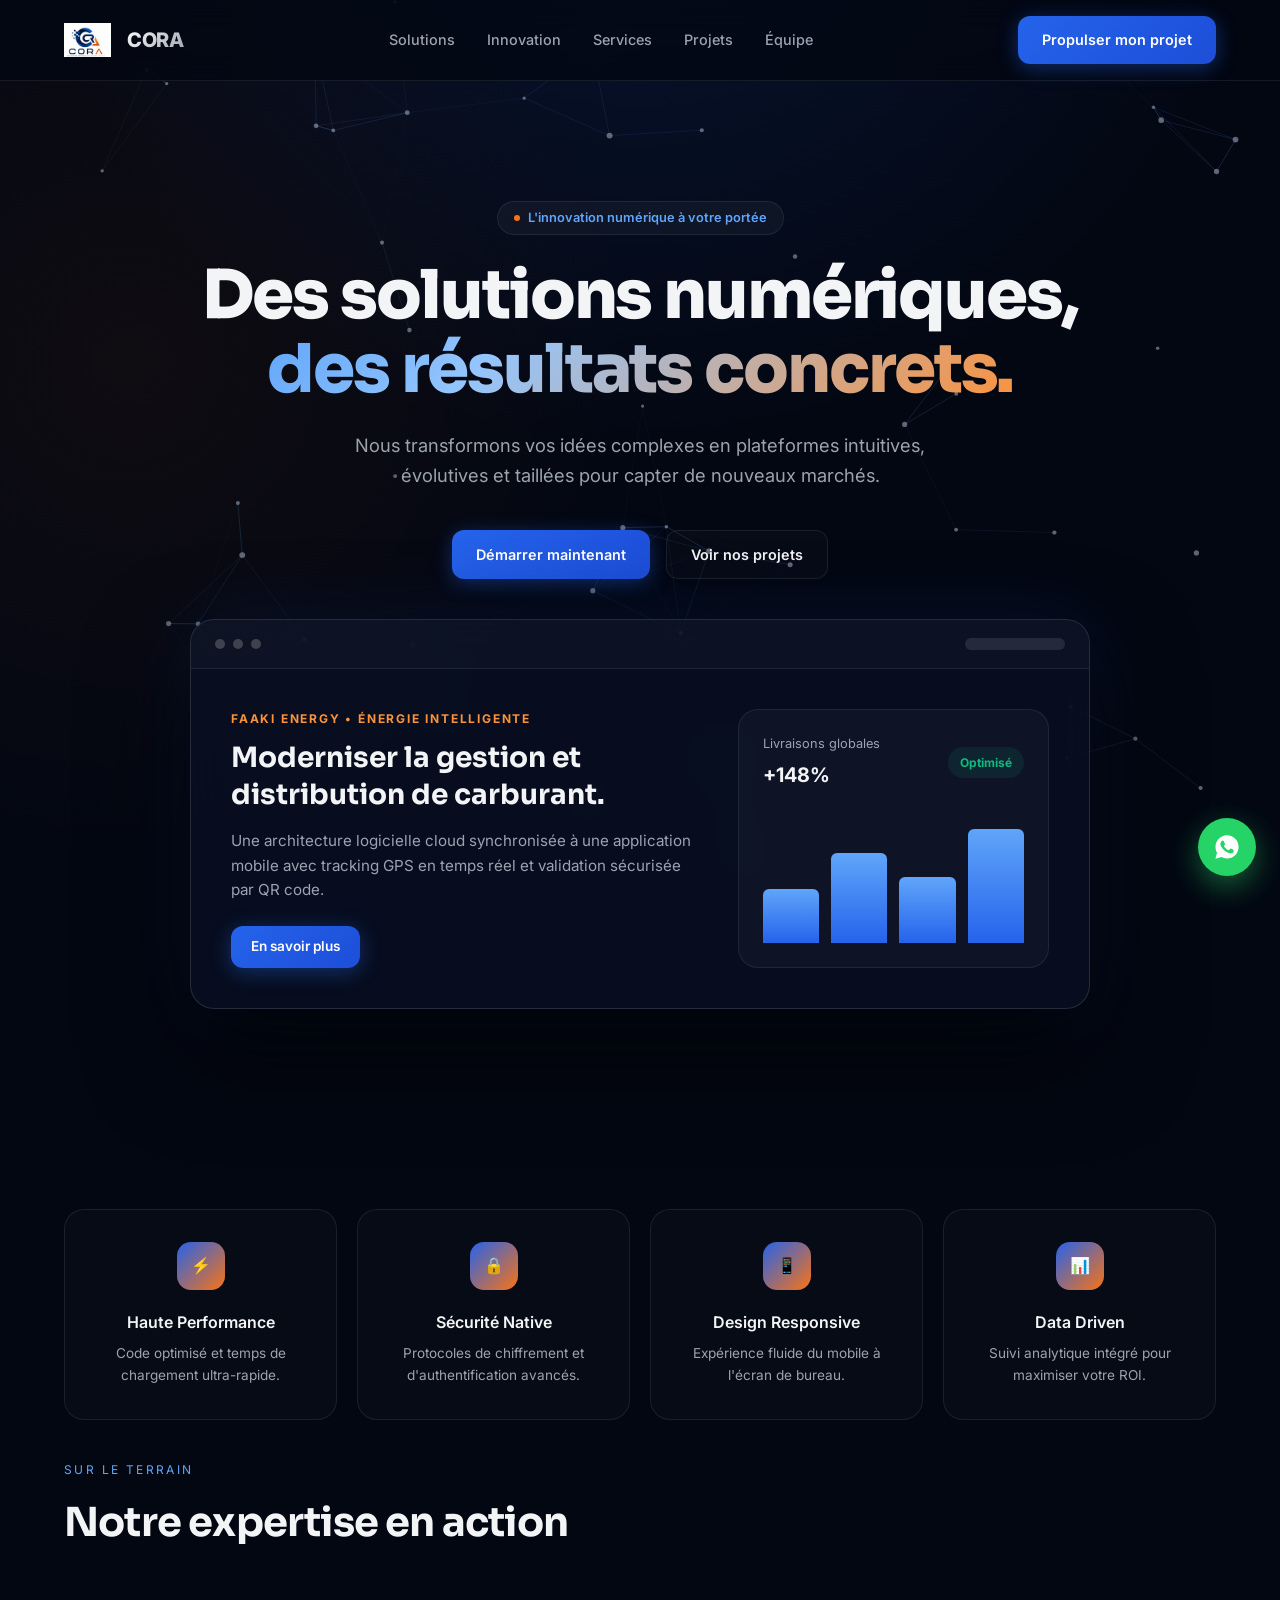
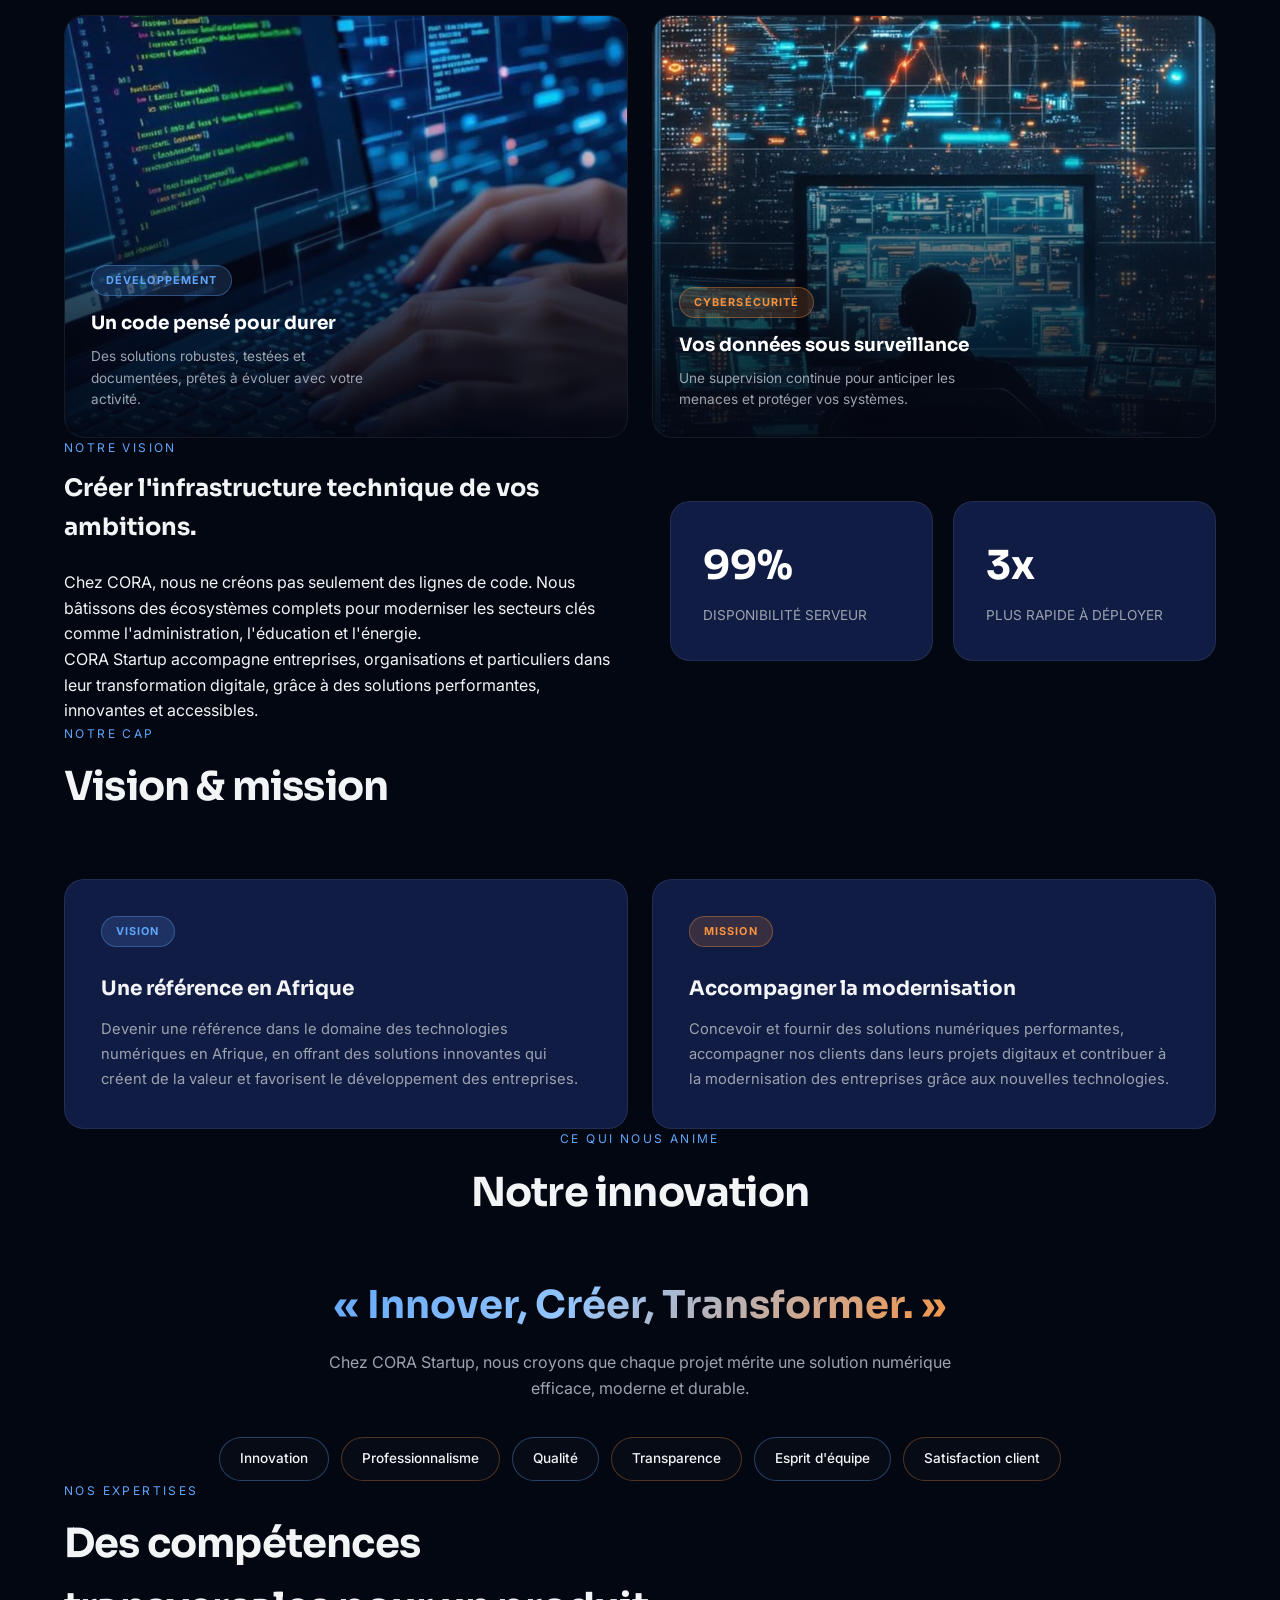
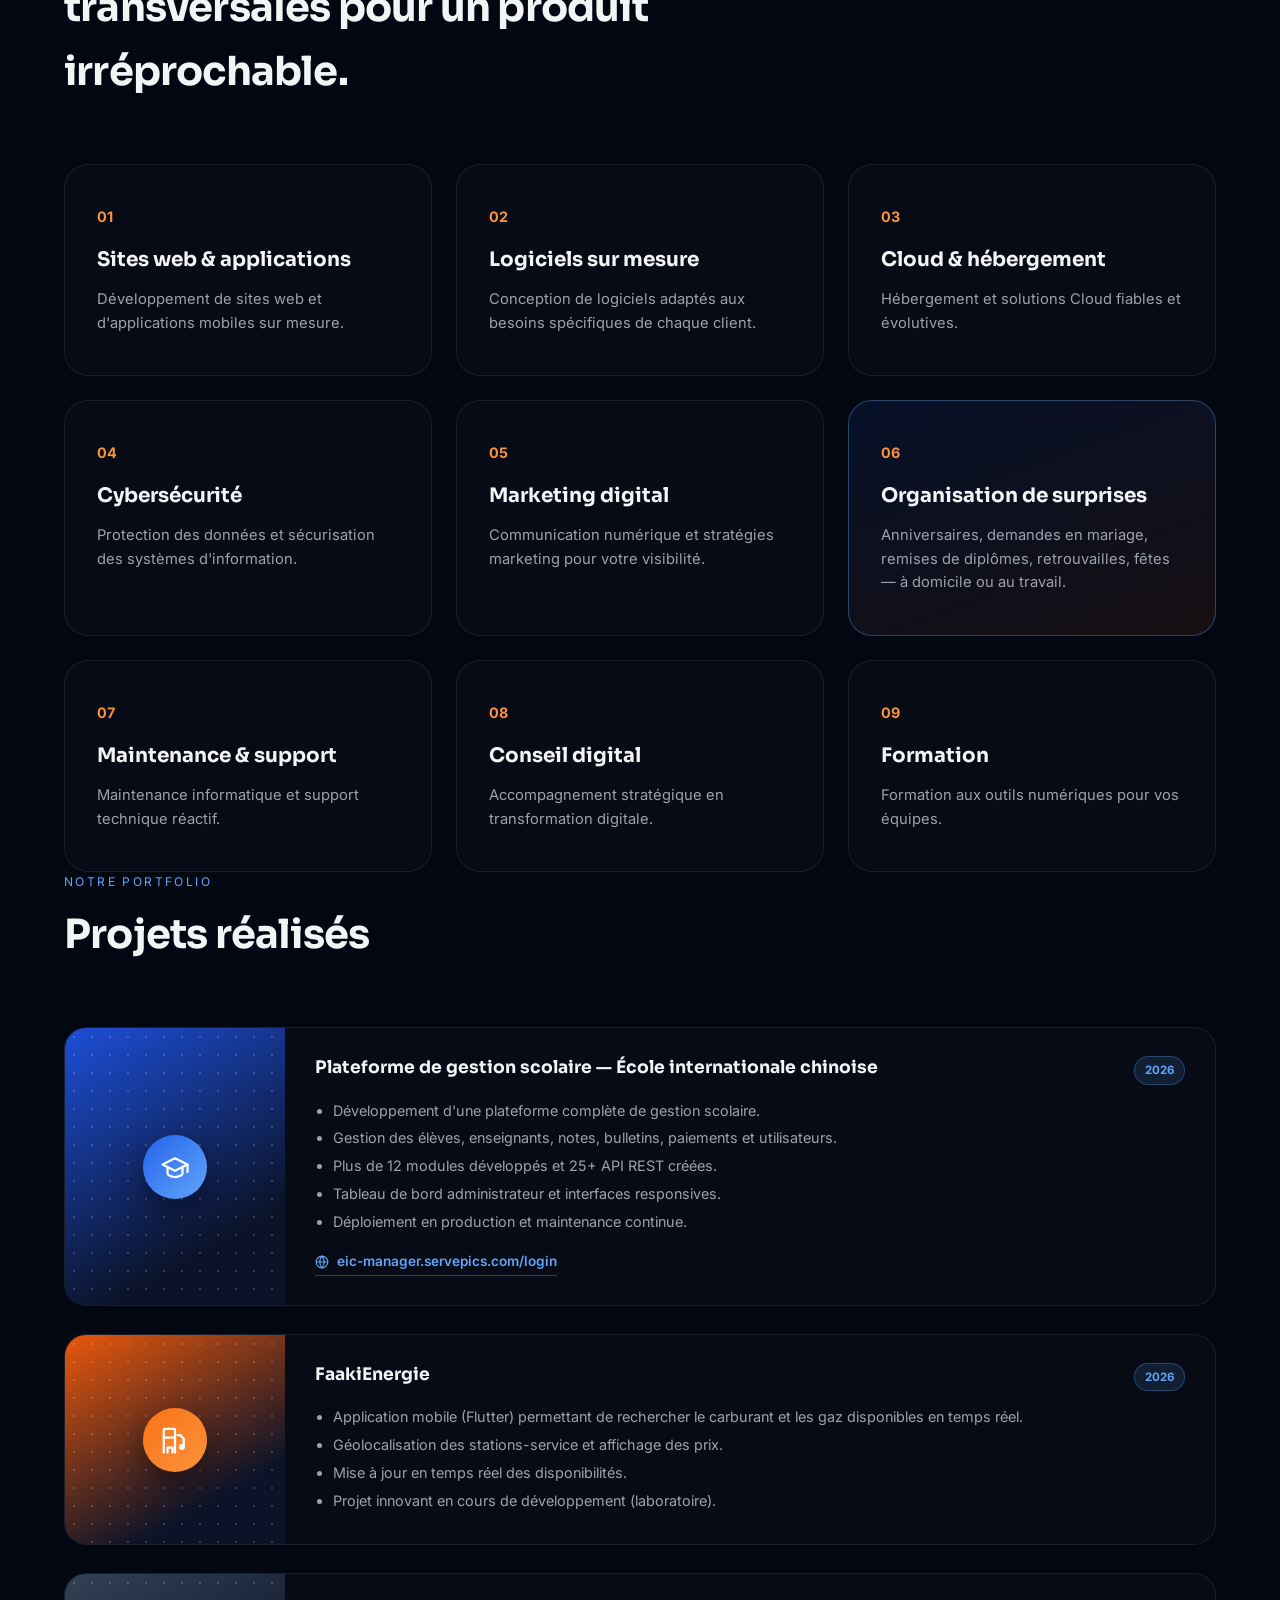
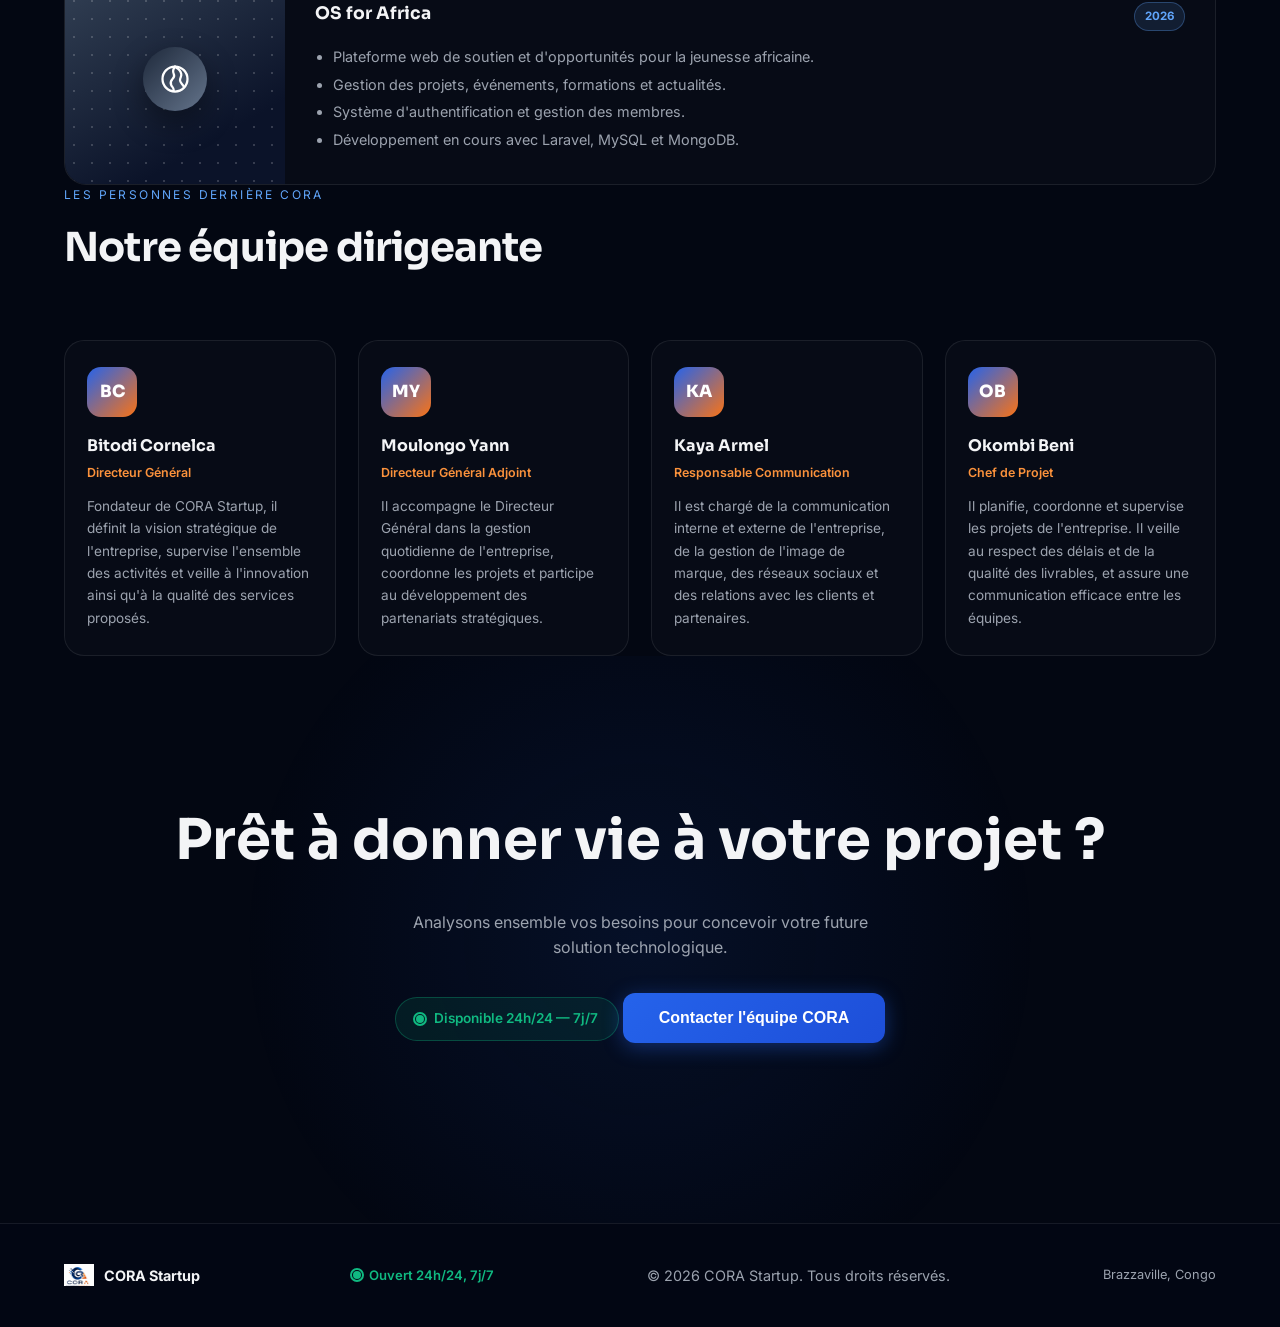
==== index.html @ c0a5af75 "refactor: deplacer fichiers cora-site a la racine du repo" ====
<!DOCTYPE html>
<html lang="fr">
<head>
<meta charset="UTF-8">
<meta name="viewport" content="width=device-width, initial-scale=1.0">
<title>CORA Startup — Des solutions numériques, des résultats concrets</title>
<link rel="preconnect" href="https://fonts.googleapis.com">
<link href="https://fonts.googleapis.com/css2?family=Sora:wght@400;600;700;800&family=Inter:wght@400;500;600&display=swap" rel="stylesheet">
<link rel="stylesheet" href="css/style.css">
</head>
<body>

<div class="sky"></div>
<canvas id="network"></canvas>
<canvas id="bolts"></canvas>
<div class="flash-overlay" id="flash"></div>

<main>
  <!-- Header / Nav -->
  <header>
    <nav class="wrap">
      <div class="brand">
        <img src="images/logo.jpg" alt="CORA Startup" style="height:34px; width:auto; margin-right:4px;">
        <span>CORA</span>
      </div>
      <ul>
        <li><a href="#solutions">Solutions</a></li>
        <li><a href="#innovation">Innovation</a></li>
        <li><a href="#services">Services</a></li>
        <li><a href="#projets">Projets</a></li>
        <li><a href="#equipe">Équipe</a></li>
      </ul>
      <a href="#contact" class="btn btn-primary">Propulser mon projet</a>
    </nav>
  </header>

  <!-- Hero Section -->
  <section class="hero wrap">
    <div class="badge-promo"><span></span>L'innovation numérique à votre portée</div>
    <h1 class="hero-title">Des solutions numériques,<br><span class="gradient-text">des résultats concrets.</span></h1>
    <p class="lead">Nous transformons vos idées complexes en plateformes intuitives, évolutives et taillées pour capter de nouveaux marchés.</p>
    
    <div style="display: flex; gap: 16px; justify-content: center; flex-wrap: wrap;">
      <a href="#contact" class="btn btn-primary">Démarrer maintenant</a>
      <a href="#solutions" class="btn" style="border: 1px solid var(--line); background: rgba(255,255,255,0.02)">Voir nos projets</a>
    </div>

    <!-- Interface Mockup -->
    <div class="mockup-shell" id="solutions">
      <div class="mockup-topbar">
        <span></span><span></span><span></span>
        <div class="dot"></div>
      </div>
      <div class="mockup-body">
        <div class="mockup-copy">
          <div class="m-eyebrow">Faaki Energy • Énergie Intelligente</div>
          <h3>Moderniser la gestion et distribution de carburant.</h3>
          <p>Une architecture logicielle cloud synchronisée à une application mobile avec tracking GPS en temps réel et validation sécurisée par QR code.</p>
          <a href="#contact" class="btn btn-primary" style="padding: 10px 20px; font-size: 0.85rem;">En savoir plus</a>
        </div>
        <div class="mockup-chart">
          <div class="chart-header">
            <div>
              <p style="font-size: 0.8rem; color: var(--ink-dim);">Livraisons globales</p>
              <h4 style="font-size: 1.25rem; margin-top: 4px;">+148%</h4>
            </div>
            <span class="growth">Optimisé</span>
          </div>
          <div class="bars">
            <i></i><i></i><i></i><i></i>
          </div>
        </div>
      </div>
    </div>
  </section>

  <!-- Features Row -->
  <section class="wrap" style="padding: 40px 24px;">
    <div class="feature-row">
      <div class="feature-card">
        <div class="ico">⚡</div>
        <h4>Haute Performance</h4>
        <p>Code optimisé et temps de chargement ultra-rapide.</p>
      </div>
      <div class="feature-card">
        <div class="ico">🔒</div>
        <h4>Sécurité Native</h4>
        <p>Protocoles de chiffrement et d'authentification avancés.</p>
      </div>
      <div class="feature-card">
        <div class="ico">📱</div>
        <h4>Design Responsive</h4>
        <p>Expérience fluide du mobile à l'écran de bureau.</p>
      </div>
      <div class="feature-card">
        <div class="ico">📊</div>
        <h4>Data Driven</h4>
        <p>Suivi analytique intégré pour maximiser votre ROI.</p>
      </div>
    </div>
  </section>

  <!-- Expertise (photos) -->
  <section class="wrap">
    <div class="sec-head">
      <div class="sec-eyebrow">Sur le terrain</div>
      <h2>Notre expertise en action</h2>
    </div>
    <div class="expertise-grid">
      <div class="expertise-card">
        <img src="images/dev-team.jpg" alt="Développement web — code sur écran">
        <div class="expertise-overlay">
          <span class="tag-pill">Développement</span>
          <h3>Un code pensé pour durer</h3>
          <p>Des solutions robustes, testées et documentées, prêtes à évoluer avec votre activité.</p>
        </div>
      </div>
      <div class="expertise-card">
        <img src="images/cyber-security.jpg" alt="Cybersécurité — supervision des systèmes">
        <div class="expertise-overlay">
          <span class="tag-pill orange">Cybersécurité</span>
          <h3>Vos données sous surveillance</h3>
          <p>Une supervision continue pour anticiper les menaces et protéger vos systèmes.</p>
        </div>
      </div>
    </div>
  </section>

  <!-- Section Chiffres / A propos -->
  <section class="wrap" id="about">
    <div class="about-grid">
      <div>
        <div class="sec-eyebrow">Notre Vision</div>
        <h2 style="margin-bottom: 24px;">Créer l'infrastructure technique de vos ambitions.</h2>
        <p class="about-text">Chez CORA, nous ne créons pas seulement des lignes de code. Nous bâtissons des écosystèmes complets pour moderniser les secteurs clés comme l'administration, l'éducation et l'énergie.</p>
        <p class="about-text">CORA Startup accompagne entreprises, organisations et particuliers dans leur transformation digitale, grâce à des solutions performantes, innovantes et accessibles.</p>
      </div>
      <div class="stats-box">
        <div class="stat-card">
          <b>99%</b>
          <span>Disponibilité Serveur</span>
        </div>
        <div class="stat-card">
          <b>3x</b>
          <span>Plus rapide à déployer</span>
        </div>
      </div>
    </div>
  </section>

  <!-- Vision & Mission -->
  <section class="wrap" id="vision">
    <div class="sec-head">
      <div class="sec-eyebrow">Notre cap</div>
      <h2>Vision &amp; mission</h2>
    </div>
    <div class="vm-grid">
      <div class="vm-card">
        <span class="tag-pill">Vision</span>
        <h3>Une référence en Afrique</h3>
        <p>Devenir une référence dans le domaine des technologies numériques en Afrique, en offrant des solutions innovantes qui créent de la valeur et favorisent le développement des entreprises.</p>
      </div>
      <div class="vm-card">
        <span class="tag-pill orange">Mission</span>
        <h3>Accompagner la modernisation</h3>
        <p>Concevoir et fournir des solutions numériques performantes, accompagner nos clients dans leurs projets digitaux et contribuer à la modernisation des entreprises grâce aux nouvelles technologies.</p>
      </div>
    </div>
  </section>

  <!-- Notre Innovation -->
  <section class="wrap" id="innovation">
    <div class="sec-head" style="margin: 0 auto 50px; text-align:center; max-width: 700px;">
      <div class="sec-eyebrow">Ce qui nous anime</div>
      <h2>Notre innovation</h2>
    </div>
    <div class="innovation-quote">
      <h3>« Innover, Créer, Transformer. »</h3>
      <p>Chez CORA Startup, nous croyons que chaque projet mérite une solution numérique efficace, moderne et durable.</p>
    </div>
    <div class="values-row">
      <span class="value-chip">Innovation</span>
      <span class="value-chip">Professionnalisme</span>
      <span class="value-chip">Qualité</span>
      <span class="value-chip">Transparence</span>
      <span class="value-chip">Esprit d'équipe</span>
      <span class="value-chip">Satisfaction client</span>
    </div>
  </section>

  <!-- Services Section -->
  <section class="wrap" id="services">
    <div class="sec-head">
      <div class="sec-eyebrow">Nos expertises</div>
      <h2>Des compétences transversales pour un produit irréprochable.</h2>
    </div>
    <div class="services-grid">
      <div class="service"><div class="num">01</div><h3>Sites web &amp; applications</h3><p>Développement de sites web et d'applications mobiles sur mesure.</p></div>
      <div class="service"><div class="num">02</div><h3>Logiciels sur mesure</h3><p>Conception de logiciels adaptés aux besoins spécifiques de chaque client.</p></div>
      <div class="service"><div class="num">03</div><h3>Cloud &amp; hébergement</h3><p>Hébergement et solutions Cloud fiables et évolutives.</p></div>
      <div class="service"><div class="num">04</div><h3>Cybersécurité</h3><p>Protection des données et sécurisation des systèmes d'information.</p></div>
      <div class="service"><div class="num">05</div><h3>Marketing digital</h3><p>Communication numérique et stratégies marketing pour votre visibilité.</p></div>
      <div class="service" style="border-color: rgba(96,165,250,.35); background: linear-gradient(160deg, rgba(37,99,235,.1), rgba(249,115,22,.08));"><div class="num">06</div><h3>Organisation de surprises</h3><p>Anniversaires, demandes en mariage, remises de diplômes, retrouvailles, fêtes — à domicile ou au travail.</p></div>
      <div class="service"><div class="num">07</div><h3>Maintenance &amp; support</h3><p>Maintenance informatique et support technique réactif.</p></div>
      <div class="service"><div class="num">08</div><h3>Conseil digital</h3><p>Accompagnement stratégique en transformation digitale.</p></div>
      <div class="service"><div class="num">09</div><h3>Formation</h3><p>Formation aux outils numériques pour vos équipes.</p></div>
    </div>
  </section>

  <!-- Projets réalisés -->
  <section class="wrap" id="projets">
    <div class="sec-head">
      <div class="sec-eyebrow">Notre portfolio</div>
      <h2>Projets réalisés</h2>
    </div>
    <div class="projects-list">

      <div class="project-card reveal">
        <div class="project-banner banner-school">
          <div class="banner-pattern"></div>
          <div class="project-ico blue floaty">
            <svg viewBox="0 0 24 24" fill="none" stroke="currentColor" stroke-width="1.8" stroke-linecap="round" stroke-linejoin="round">
              <path d="M22 10L12 5 2 10l10 5 10-5Z"/><path d="M6 12v5c0 1.5 2.7 3 6 3s6-1.5 6-3v-5"/><path d="M22 10v6"/>
            </svg>
          </div>
        </div>
        <div class="project-body">
          <div class="project-top">
            <h3>Plateforme de gestion scolaire — École internationale chinoise</h3>
            <span class="year-tag">2026</span>
          </div>
          <ul>
            <li>Développement d'une plateforme complète de gestion scolaire.</li>
            <li>Gestion des élèves, enseignants, notes, bulletins, paiements et utilisateurs.</li>
            <li>Plus de 12 modules développés et 25+ API REST créées.</li>
            <li>Tableau de bord administrateur et interfaces responsives.</li>
            <li>Déploiement en production et maintenance continue.</li>
          </ul>
          <a href="https://eic-manager.servepics.com/login" target="_blank" rel="noopener" class="project-link">
            <svg viewBox="0 0 24 24" width="14" height="14" fill="none" stroke="currentColor" stroke-width="2"><circle cx="12" cy="12" r="10"/><path d="M2 12h20M12 2a15 15 0 0 1 0 20 15 15 0 0 1 0-20Z"/></svg>
            eic-manager.servepics.com/login
          </a>
        </div>
      </div>

      <div class="project-card reveal">
        <div class="project-banner banner-energy">
          <div class="banner-pattern"></div>
          <div class="project-ico orange floaty">
            <svg viewBox="0 0 24 24" fill="none" stroke="currentColor" stroke-width="1.8" stroke-linecap="round" stroke-linejoin="round">
              <path d="M3 22V4a1 1 0 0 1 1-1h7a1 1 0 0 1 1 1v18"/><path d="M3 10h9"/><path d="M14 8h2l3 3v6a1 1 0 0 1-1 1h-1"/><circle cx="17.5" cy="17.5" r="1.5"/><path d="M6 22v-4h4v4"/>
            </svg>
          </div>
        </div>
        <div class="project-body">
          <div class="project-top">
            <h3>FaakiEnergie</h3>
            <span class="year-tag">2026</span>
          </div>
          <ul>
            <li>Application mobile (Flutter) permettant de rechercher le carburant et les gaz disponibles en temps réel.</li>
            <li>Géolocalisation des stations-service et affichage des prix.</li>
            <li>Mise à jour en temps réel des disponibilités.</li>
            <li>Projet innovant en cours de développement (laboratoire).</li>
          </ul>
        </div>
      </div>

      <div class="project-card reveal">
        <div class="project-banner banner-africa">
          <div class="banner-pattern"></div>
          <div class="project-ico navy floaty">
            <svg viewBox="0 0 24 24" fill="none" stroke="currentColor" stroke-width="1.8" stroke-linecap="round" stroke-linejoin="round">
              <path d="M12 2c-1.5 2-2 4-1 6 .8 1.6 0 3-1 4-1.3 1.4-2 3-1 5 .6 1.2 2 2 2 4"/>
              <path d="M13 3c2 1 3.5 2.5 4 5 .4 2-1 3-1 5 0 2 2 3 3 5"/>
              <circle cx="12" cy="12" r="10"/>
            </svg>
          </div>
        </div>
        <div class="project-body">
          <div class="project-top">
            <h3>OS for Africa</h3>
            <span class="year-tag">2026</span>
          </div>
          <ul>
            <li>Plateforme web de soutien et d'opportunités pour la jeunesse africaine.</li>
            <li>Gestion des projets, événements, formations et actualités.</li>
            <li>Système d'authentification et gestion des membres.</li>
            <li>Développement en cours avec Laravel, MySQL et MongoDB.</li>
          </ul>
        </div>
      </div>

    </div>
  </section>

  <!-- Équipe -->
  <section class="wrap" id="equipe">
    <div class="sec-head">
      <div class="sec-eyebrow">Les personnes derrière CORA</div>
      <h2>Notre équipe dirigeante</h2>
    </div>
    <div class="team-grid">
      <div class="team-card">
        <div class="avatar">BC</div>
        <h3>Bitodi Cornelca</h3>
        <div class="role">Directeur Général</div>
        <p>Fondateur de CORA Startup, il définit la vision stratégique de l'entreprise, supervise l'ensemble des activités et veille à l'innovation ainsi qu'à la qualité des services proposés.</p>
      </div>
      <div class="team-card">
        <div class="avatar">MY</div>
        <h3>Moulongo Yann</h3>
        <div class="role">Directeur Général Adjoint</div>
        <p>Il accompagne le Directeur Général dans la gestion quotidienne de l'entreprise, coordonne les projets et participe au développement des partenariats stratégiques.</p>
      </div>
      <div class="team-card">
        <div class="avatar">KA</div>
        <h3>Kaya Armel</h3>
        <div class="role">Responsable Communication</div>
        <p>Il est chargé de la communication interne et externe de l'entreprise, de la gestion de l'image de marque, des réseaux sociaux et des relations avec les clients et partenaires.</p>
      </div>
      <div class="team-card">
        <div class="avatar">OB</div>
        <h3>Okombi Beni</h3>
        <div class="role">Chef de Projet</div>
        <p>Il planifie, coordonne et supervise les projets de l'entreprise. Il veille au respect des délais et de la qualité des livrables, et assure une communication efficace entre les équipes.</p>
      </div>
    </div>
  </section>

  <!-- Final CTA -->
  <section class="motto wrap" id="contact">
    <h2>Prêt à donner vie à votre projet ?</h2>
    <p style="color: var(--ink-dim); max-width: 500px; margin: 0 auto 32px;">Analysons ensemble vos besoins pour concevoir votre future solution technologique.</p>
    <div class="availability-badge">
      <span class="pulse-dot"></span>
      Disponible 24h/24 — 7j/7
    </div>

    <button type="button" class="btn btn-primary" style="padding: 16px 36px; font-size: 1rem; border:none; cursor:pointer;" onclick="document.getElementById('contact-options').classList.toggle('open')">Contacter l'équipe CORA</button>

    <div id="contact-options" class="contact-options">
      <button type="button" class="contact-option" onclick="openContactModal('whatsapp')">
        <span class="ico-wrap wa">
          <svg width="20" height="20" viewBox="0 0 24 24" fill="currentColor"><path d="M12.04 2C6.58 2 2.13 6.45 2.13 11.91c0 1.75.46 3.45 1.33 4.95L2.05 22l5.25-1.38c1.45.79 3.08 1.21 4.74 1.21h.01c5.46 0 9.91-4.45 9.91-9.91C21.96 6.45 17.5 2 12.04 2zm5.79 14.09c-.24.68-1.4 1.3-1.93 1.34-.5.04-1.02.24-3.44-.72-2.9-1.16-4.77-4.06-4.91-4.25-.14-.19-1.18-1.57-1.18-3 0-1.42.75-2.12 1.01-2.41.27-.29.58-.36.78-.36.19 0 .39 0 .56.01.18.01.42-.07.66.5.24.58.83 1.99.9 2.14.07.14.11.31.02.5-.09.19-.14.31-.28.47-.14.16-.29.36-.42.48-.14.13-.28.28-.12.55.16.27.71 1.17 1.53 1.9 1.05.94 1.94 1.23 2.21 1.37.27.14.43.12.59-.07.16-.19.68-.79.86-1.06.18-.27.36-.22.61-.13.24.09 1.55.73 1.82.86.27.14.44.2.51.31.07.11.07.65-.17 1.34z"/></svg>
        </span>
        <span>
          <b>WhatsApp</b>
          <small>06 46 74 314</small>
        </span>
      </button>
      <button type="button" class="contact-option" onclick="openContactModal('email')">
        <span class="ico-wrap mail">
          <svg width="18" height="18" viewBox="0 0 24 24" fill="none" stroke="currentColor" stroke-width="2"><path d="M4 4h16v16H4z" stroke="none"/><path d="M22 6l-10 7L2 6"/><rect x="2" y="4" width="20" height="16" rx="2"/></svg>
        </span>
        <span>
          <b>Email</b>
          <small>coracornelca@gmail.com</small>
        </span>
      </button>
    </div>
  </section>

  <!-- Footer -->
  <footer>
    <div class="wrap foot-row">
      <div style="display:flex; align-items:center; gap:10px; font-weight:700; color:var(--ink);">
        <img src="images/logo.jpg" alt="CORA" style="height:22px; width:auto;"> CORA Startup
      </div>
      <div class="footer-24h">
        <span class="pulse-dot"></span> Ouvert 24h/24, 7j/7
      </div>
      <p>&copy; 2026 CORA Startup. Tous droits réservés.</p>
      <p style="font-size: 0.8rem;">Brazzaville, Congo</p>
    </div>
  </footer>
</main>

<div class="float-menu">
  <div id="float-options" class="float-options">
    <button type="button" class="float-option wa" aria-label="WhatsApp" onclick="openContactModal('whatsapp')">
      <svg viewBox="0 0 24 24" fill="currentColor"><path d="M12.04 2C6.58 2 2.13 6.45 2.13 11.91c0 1.75.46 3.45 1.33 4.95L2.05 22l5.25-1.38c1.45.79 3.08 1.21 4.74 1.21h.01c5.46 0 9.91-4.45 9.91-9.91C21.96 6.45 17.5 2 12.04 2zm5.79 14.09c-.24.68-1.4 1.3-1.93 1.34-.5.04-1.02.24-3.44-.72-2.9-1.16-4.77-4.06-4.91-4.25-.14-.19-1.18-1.57-1.18-3 0-1.42.75-2.12 1.01-2.41.27-.29.58-.36.78-.36.19 0 .39 0 .56.01.18.01.42-.07.66.5.24.58.83 1.99.9 2.14.07.14.11.31.02.5-.09.19-.14.31-.28.47-.14.16-.29.36-.42.48-.14.13-.28.28-.12.55.16.27.71 1.17 1.53 1.9 1.05.94 1.94 1.23 2.21 1.37.27.14.43.12.59-.07.16-.19.68-.79.86-1.06.18-.27.36-.22.61-.13.24.09 1.55.73 1.82.86.27.14.44.2.51.31.07.11.07.65-.17 1.34z"/></svg>
      <span class="float-label">WhatsApp</span>
    </button>
    <button type="button" class="float-option mail" aria-label="Email" onclick="openContactModal('email')">
      <svg viewBox="0 0 24 24" fill="none" stroke="currentColor" stroke-width="2"><path d="M22 6l-10 7L2 6"/><rect x="2" y="4" width="20" height="16" rx="2"/></svg>
      <span class="float-label">Email</span>
    </button>
  </div>
  <button type="button" class="whatsapp-float" onclick="document.getElementById('float-options').classList.toggle('open'); this.classList.toggle('active')" aria-label="Nous contacter">
    <svg viewBox="0 0 24 24"><path d="M12.04 2C6.58 2 2.13 6.45 2.13 11.91c0 1.75.46 3.45 1.33 4.95L2.05 22l5.25-1.38c1.45.79 3.08 1.21 4.74 1.21h.01c5.46 0 9.91-4.45 9.91-9.91C21.96 6.45 17.5 2 12.04 2zm5.79 14.09c-.24.68-1.4 1.3-1.93 1.34-.5.04-1.02.24-3.44-.72-2.9-1.16-4.77-4.06-4.91-4.25-.14-.19-1.18-1.57-1.18-3 0-1.42.75-2.12 1.01-2.41.27-.29.58-.36.78-.36.19 0 .39 0 .56.01.18.01.42-.07.66.5.24.58.83 1.99.9 2.14.07.14.11.31.02.5-.09.19-.14.31-.28.47-.14.16-.29.36-.42.48-.14.13-.28.28-.12.55.16.27.71 1.17 1.53 1.9 1.05.94 1.94 1.23 2.21 1.37.27.14.43.12.59-.07.16-.19.68-.79.86-1.06.18-.27.36-.22.61-.13.24.09 1.55.73 1.82.86.27.14.44.2.51.31.07.11.07.65-.17 1.34z"/></svg>
  </button>
</div>

<!-- Modal Contact Form -->
<div id="contact-modal" class="modal-overlay">
  <div class="modal-box">
    <button type="button" class="modal-close" onclick="closeContactModal()">&times;</button>
    <div class="modal-header">
      <div id="modal-icon" class="modal-icon wa-icon">
        <svg viewBox="0 0 24 24" fill="currentColor"><path d="M12.04 2C6.58 2 2.13 6.45 2.13 11.91c0 1.75.46 3.45 1.33 4.95L2.05 22l5.25-1.38c1.45.79 3.08 1.21 4.74 1.21h.01c5.46 0 9.91-4.45 9.91-9.91C21.96 6.45 17.5 2 12.04 2zm5.79 14.09c-.24.68-1.4 1.3-1.93 1.34-.5.04-1.02.24-3.44-.72-2.9-1.16-4.77-4.06-4.91-4.25-.14-.19-1.18-1.57-1.18-3 0-1.42.75-2.12 1.01-2.41.27-.29.58-.36.78-.36.19 0 .39 0 .56.01.18.01.42-.07.66.5.24.58.83 1.99.9 2.14.07.14.11.31.02.5-.09.19-.14.31-.28.47-.14.16-.29.36-.42.48-.14.13-.28.28-.12.55.16.27.71 1.17 1.53 1.9 1.05.94 1.94 1.23 2.21 1.37.27.14.43.12.59-.07.16-.19.68-.79.86-1.06.18-.27.36-.22.61-.13.24.09 1.55.73 1.82.86.27.14.44.2.51.31.07.11.07.65-.17 1.34z"/></svg>
      </div>
      <h3 id="modal-title">Envoyer un message</h3>
      <p id="modal-subtitle" class="modal-subtitle">via WhatsApp</p>
    </div>
    <form id="contact-form" class="modal-form" onsubmit="submitContactForm(event)">
      <div class="form-group">
        <label for="cf-name">Votre nom</label>
        <input type="text" id="cf-name" name="name" placeholder="Ex: Jean Dupont" required>
      </div>
      <div class="form-group">
        <label for="cf-phone">Téléphone</label>
        <input type="tel" id="cf-phone" name="phone" placeholder="Ex: 06 46 74 314" required>
      </div>
      <div class="form-group">
        <label for="cf-email">Email (optionnel)</label>
        <input type="email" id="cf-email" name="email" placeholder="Ex: jean@email.com">
      </div>
      <div class="form-group">
        <label for="cf-subject">Sujet</label>
        <input type="text" id="cf-subject" name="subject" placeholder="Ex: Demande de devis" required>
      </div>
      <div class="form-group">
        <label for="cf-message">Message</label>
        <textarea id="cf-message" name="message" rows="4" placeholder="Décrivez votre projet ou votre demande..." required></textarea>
      </div>
      <button type="submit" class="btn btn-primary" style="width:100%; padding:12px; font-size:0.9rem; border:none; cursor:pointer;" id="cf-submit-btn">
        Envoyer via WhatsApp
      </button>
    </form>
    <div id="success-msg" class="success-msg">
      <div class="check">
        <svg viewBox="0 0 24 24" fill="none" stroke-width="2.5" stroke-linecap="round" stroke-linejoin="round"><polyline points="20 6 9 17 4 12"/></svg>
      </div>
      <h3>Envoyé avec succès !</h3>
      <p>Merci, nous vous répondrons très rapidement.</p>
    </div>
  </div>
</div>

<script src="js/script.js"></script>

</body>
</html>
---- css/style.css ----
:root {
    --navy-deep: #030712;
    --navy: #0b1329;
    --navy-soft: #111c44;
    --blue: #2563eb;
    --blue-light: #60a5fa;
    --orange: #f97316;
    --orange-light: #fb923c;
    --ink: #f3f4f6;
    --ink-dim: #9ca3af;
    --line: rgba(255, 255, 255, 0.08);
    --glow-blue: rgba(37, 99, 235, 0.4);
  }

  * { margin: 0; padding: 0; box-sizing: border-box; }
  html { scroll-behavior: smooth; }

  body {
    font-family: 'Inter', sans-serif;
    background: var(--navy-deep);
    color: var(--ink);
    position: relative;
    overflow-x: hidden;
    line-height: 1.6;
  }

  h1, h2, h3, .display { font-family: 'Sora', sans-serif; font-weight: 700; }
  a { text-decoration: none; color: inherit; transition: all 0.3s ease; }

  /* ---------- Fond immersif ---------- */
  .sky {
    position: fixed; inset: 0;
    background: 
      radial-gradient(circle at 50% -20%, rgba(37, 99, 235, 0.15) 0%, transparent 50%),
      radial-gradient(circle at 10% 40%, rgba(249, 115, 22, 0.05) 0%, transparent 40%),
      var(--navy-deep);
    z-index: 0;
  }
  canvas#bolts {
    position: fixed; inset: 0; z-index: 1;
    width: 100%; height: 100%; pointer-events: none;
  }
  canvas#network {
    position: fixed; inset: 0; z-index: 1;
    width: 100%; height: 100%; pointer-events: none;
    opacity: .75;
  }
  .flash-overlay {
    position: fixed; inset: 0; background: #bcd4ff;
    opacity: 0; z-index: 2; pointer-events: none;
  }
  
  main { position: relative; z-index: 4; }
  .wrap { max-width: 1200px; margin: 0 auto; padding: 0 24px; }

  /* ---------- Navigation Premium ---------- */
  header {
    position: sticky; top: 0; z-index: 100;
    backdrop-filter: blur(16px);
    -webkit-backdrop-filter: blur(16px);
    background: rgba(3, 7, 18, 0.75);
    border-bottom: 1px solid var(--line);
  }
  nav.wrap { display: flex; align-items: center; justify-content: space-between; height: 80px; }
  .brand { display: flex; align-items: center; gap: 12px; font-size: 1.25rem; font-weight: 800; letter-spacing: -0.02em; }
  .brand span { background: linear-gradient(135deg, #fff, var(--ink-dim)); -webkit-background-clip: text; -webkit-text-fill-color: transparent; }
  
  nav ul { display: flex; gap: 32px; list-style: none; font-size: 0.9rem; font-weight: 500; }
  nav ul a { color: var(--ink-dim); }
  nav ul a:hover { color: #fff; }

  .btn {
    display: inline-flex; align-items: center; justify-content: center;
    padding: 12px 24px; border-radius: 12px; font-size: 0.9rem; font-weight: 600;
    transition: all 0.25s cubic-bezier(0.4, 0, 0.2, 1); cursor: pointer;
  }
  .btn-primary {
    background: linear-gradient(135deg, var(--blue), #1d4ed8);
    color: #fff; box-shadow: 0 4px 20px var(--glow-blue);
  }
  .btn-primary:hover {
    transform: translateY(-2px);
    box-shadow: 0 8px 28px rgba(37, 99, 235, 0.6);
  }

  /* ---------- Section Hero Publicitaire ---------- */
  .hero { padding: 120px 0 80px; text-align: center; }
  
  .badge-promo {
    display: inline-flex; align-items: center; gap: 8px;
    padding: 6px 16px; border-radius: 99px;
    background: rgba(255, 255, 255, 0.04); border: 1px solid var(--line);
    font-size: 0.8rem; font-weight: 600; color: var(--blue-light); margin-bottom: 24px;
  }
  .badge-promo span { width: 6px; height: 6px; background: var(--orange); border-radius: 50%; display: inline-block; }

  h1.hero-title {
    font-size: clamp(2.5rem, 6vw, 4.2rem);
    font-weight: 800; line-height: 1.1; letter-spacing: -0.03em;
    margin-bottom: 24px;
  }
  h1.hero-title .gradient-text {
    background: linear-gradient(135deg, var(--blue-light), #93c5fd 30%, var(--orange-light));
    -webkit-background-clip: text; -webkit-text-fill-color: transparent;
  }
  
  .hero p.lead {
    max-width: 600px; margin: 0 auto 40px; color: var(--ink-dim);
    font-size: 1.15rem; line-height: 1.6;
  }

  /* ---------- Dashboard Mockup Product ---------- */
  .mockup-shell {
    margin: 40px auto 0; max-width: 900px;
    border-radius: 24px; border: 1px solid rgba(255,255,255,0.12);
    background: rgba(11, 19, 41, 0.6);
    backdrop-filter: blur(20px);
    box-shadow: 0 40px 100px rgba(0,0,0,0.8), 0 0 80px rgba(37, 99, 235, 0.15);
    overflow: hidden;
  }
  .mockup-topbar {
    display: flex; align-items: center; gap: 8px;
    padding: 18px 24px; border-bottom: 1px solid var(--line);
    background: rgba(255,255,255,0.02);
  }
  .mockup-topbar .dot { width: 100px; height: 12px; background: rgba(255,255,255,0.1); border-radius: 6px; margin-left: auto;}
  .mockup-topbar span { width: 10px; height: 10px; border-radius: 50%; background: rgba(255,255,255,0.2); }
  
  .mockup-body {
    padding: 40px; display: grid; grid-template-columns: 1.2fr 0.8fr; gap: 40px; text-align: left;
  }
  .mockup-copy .m-eyebrow { font-size: 0.75rem; letter-spacing: 0.15em; text-transform: uppercase; color: var(--orange-light); font-weight: 700; }
  .mockup-copy h3 { font-size: 1.75rem; margin-top: 12px; margin-bottom: 16px; line-height: 1.3; }
  .mockup-copy p { color: var(--ink-dim); font-size: 0.95rem; margin-bottom: 24px; }
  
  /* Graphique Data */
  .mockup-chart {
    background: rgba(255,255,255,0.03); border: 1px solid var(--line); border-radius: 20px;
    padding: 24px; display: flex; flex-direction: column; justify-content: space-between;
  }
  .chart-header { display: flex; justify-content: space-between; align-items: center; }
  .chart-header .growth {
    font-size: 0.75rem; font-weight: 700; color: #10b981;
    background: rgba(16, 185, 129, 0.1); padding: 6px 12px; border-radius: 99px;
  }
  .bars { display: flex; align-items: flex-end; gap: 12px; height: 120px; margin-top: 24px; }
  .bars i {
    flex: 1; height: 30%; border-radius: 6px 6px 0 0;
    background: linear-gradient(180deg, var(--blue-light), var(--blue));
    transition: height 1s ease;
  }
  /* Animation des barres de stats au chargement */
  .bars i:nth-child(1) { height: 45%; }
  .bars i:nth-child(2) { height: 75%; }
  .bars i:nth-child(3) { height: 55%; }
  .bars i:nth-child(4) { height: 95%; }

  /* ---------- Cartes de Caractéristiques ---------- */
  .feature-row {
    display: grid; grid-template-columns: repeat(4, 1fr); gap: 20px;
    margin: 80px auto 0;
  }
  .feature-card {
    background: rgba(255,255,255,0.02); border: 1px solid var(--line); border-radius: 20px;
    padding: 32px 24px; text-align: center; transition: all 0.3s ease;
  }
  .feature-card:hover {
    background: rgba(255,255,255,0.05); transform: translateY(-4px); border-color: rgba(96, 165, 250, 0.3);
  }
  .feature-card .ico {
    width: 48px; height: 48px; margin: 0 auto 20px; border-radius: 14px;
    background: linear-gradient(135deg, var(--blue), var(--orange));
    display: flex; align-items: center; justify-content: center; color: #fff; font-weight: bold;
  }
  .feature-card h4 { font-size: 1rem; font-weight: 600; margin-bottom: 8px; }
  .feature-card p { font-size: 0.85rem; color: var(--ink-dim); }

  /* ---------- Section à Propos / Chiffres ---------- */
  section { padding: 100px 0; position: relative; }
  .sec-head { max-width: 600px; margin-bottom: 60px; }
  .sec-eyebrow { font-size: 0.75rem; letter-spacing: 0.2em; text-transform: uppercase; color: var(--blue-light); margin-bottom: 12px; }
  .sec-head h2 { font-size: 2.5rem; letter-spacing: -0.02em; }
  
  .about-grid { display: grid; grid-template-columns: 1fr 1fr; gap: 60px; align-items: center; }
  .about-text p { color: var(--ink-dim); font-size: 1.05rem; margin-bottom: 24px; }
  
  .stats-box {
    display: grid; grid-template-columns: 1fr 1fr; gap: 20px;
  }
  .stat-card {
    background: var(--navy-soft); border: 1px solid var(--line); padding: 32px; border-radius: 20px;
  }
  .stat-card b { display: block; font-size: 2.5rem; color: #fff; font-family: 'Sora', sans-serif; margin-bottom: 4px; }
  .stat-card span { font-size: 0.85rem; color: var(--ink-dim); text-transform: uppercase; }

  /* ---------- Services (Grille moderne) ---------- */
  .services-grid { display: grid; grid-template-columns: repeat(3, 1fr); gap: 24px; }
  .service {
    background: rgba(255,255,255,0.02); border: 1px solid var(--line); padding: 40px 32px; 
    border-radius: 24px; transition: all 0.3s ease;
  }
  .service:hover { border-color: var(--blue); background: rgba(37, 99, 235, 0.05); }
  .service .num { color: var(--orange-light); font-weight: 700; font-size: 0.9rem; }
  .service h3 { margin: 16px 0 12px; font-size: 1.25rem; }
  .service p { color: var(--ink-dim); font-size: 0.92rem; }

  /* ---------- Expertise (photos) ---------- */
  .expertise-grid { display: grid; grid-template-columns: 1fr 1fr; gap: 24px; }
  .expertise-card { position: relative; border-radius: 20px; overflow: hidden; border: 1px solid var(--line); aspect-ratio: 4/3; }
  .expertise-card img { width: 100%; height: 100%; object-fit: cover; display: block; transition: transform .6s ease; }
  .expertise-card:hover img { transform: scale(1.05); }
  .expertise-overlay {
    position: absolute; inset: 0; display: flex; flex-direction: column; justify-content: flex-end; padding: 26px;
    background: linear-gradient(0deg, rgba(3,7,18,.92) 0%, rgba(3,7,18,.55) 45%, rgba(3,7,18,0) 75%);
  }
  .tag-pill {
    display: inline-flex; align-self: flex-start; font-size: .68rem; font-weight: 700; letter-spacing: .1em; text-transform: uppercase;
    padding: 6px 14px; border-radius: 999px; background: rgba(96,165,250,.16); color: var(--blue-light);
    border: 1px solid rgba(96,165,250,.35); margin-bottom: 12px;
  }
  .tag-pill.orange { background: rgba(251,146,60,.16); color: var(--orange-light); border-color: rgba(251,146,60,.35); }
  .expertise-overlay h3 { color: #fff; font-size: 1.15rem; }
  .expertise-overlay p { color: var(--ink-dim); font-size: .85rem; margin-top: 8px; max-width: 34ch; }

  /* ---------- Vision / Mission ---------- */
  .vm-grid { display: grid; grid-template-columns: 1fr 1fr; gap: 24px; }
  .vm-card { background: var(--navy-soft); border: 1px solid var(--line); border-radius: 20px; padding: 36px; }
  .vm-card h3 { margin-top: 14px; font-size: 1.25rem; }
  .vm-card p { margin-top: 12px; color: var(--ink-dim); font-size: .92rem; line-height: 1.7; }

  /* ---------- Notre Innovation ---------- */
  .innovation-quote { text-align: center; max-width: 640px; margin: 0 auto 36px; }
  .innovation-quote h3 {
    font-size: clamp(1.6rem, 4vw, 2.4rem);
    background: linear-gradient(135deg, var(--blue-light), #93c5fd 40%, var(--orange-light));
    -webkit-background-clip: text; -webkit-text-fill-color: transparent;
  }
  .innovation-quote p { margin-top: 14px; color: var(--ink-dim); font-size: 1rem; }
  .values-row { display: flex; flex-wrap: wrap; gap: 12px; justify-content: center; }
  .value-chip {
    padding: 10px 20px; border-radius: 999px; border: 1px solid var(--line);
    font-size: .85rem; font-weight: 500; background: rgba(255,255,255,0.02);
  }
  .value-chip:nth-child(odd) { border-color: rgba(96,165,250,.35); }
  .value-chip:nth-child(even) { border-color: rgba(251,146,60,.3); }

  /* ---------- Projets réalisés ---------- */
  .projects-list { display: flex; flex-direction: column; gap: 28px; }
  .project-card {
    display: flex; gap: 0; align-items: stretch;
    background: rgba(255,255,255,0.02); border: 1px solid var(--line);
    border-radius: 22px; overflow: hidden;
    transition: transform .35s ease, border-color .35s ease, box-shadow .35s ease;
  }
  .project-card:hover {
    transform: translateY(-6px);
    border-color: rgba(96,165,250,.35);
    box-shadow: 0 24px 50px rgba(0,0,0,.35);
  }

  /* Bannière visuelle thématique */
  .project-banner {
    position: relative; width: 220px; flex-shrink: 0;
    display: flex; align-items: center; justify-content: center;
    overflow: hidden;
  }
  .banner-school { background: linear-gradient(150deg, #1d4ed8 0%, #0b1329 75%); }
  .banner-energy { background: linear-gradient(150deg, #ea580c 0%, #0b1329 75%); }
  .banner-africa { background: linear-gradient(150deg, #334155 0%, #0b1329 75%); }

  .banner-pattern {
    position: absolute; inset: 0; opacity: .35;
    background-image: radial-gradient(circle, rgba(255,255,255,.5) 1.5px, transparent 1.5px);
    background-size: 18px 18px;
    animation: patternDrift 14s linear infinite;
  }
  @keyframes patternDrift {
    from { background-position: 0 0; }
    to { background-position: 90px 90px; }
  }

  .project-ico {
    position: relative; z-index: 2;
    width: 64px; height: 64px; border-radius: 50%;
    display: flex; align-items: center; justify-content: center;
    color: #fff; box-shadow: 0 12px 30px rgba(0,0,0,.4);
  }
  .project-ico svg { width: 30px; height: 30px; }
  .project-ico.blue { background: linear-gradient(135deg, var(--blue), var(--blue-light)); }
  .project-ico.orange { background: linear-gradient(135deg, var(--orange), var(--orange-light)); }
  .project-ico.navy { background: linear-gradient(135deg, #1e293b, #64748b); }
  .project-ico.floaty { animation: iconFloat 3.2s ease-in-out infinite; }
  @keyframes iconFloat {
    0%, 100% { transform: translateY(0); }
    50% { transform: translateY(-8px); }
  }

  .project-body { flex: 1; padding: 28px 30px; }
  .project-top { display: flex; align-items: flex-start; justify-content: space-between; gap: 14px; }
  .project-top h3 { font-size: 1.08rem; line-height: 1.35; }
  .year-tag {
    flex-shrink: 0; font-size: .72rem; font-weight: 700; color: var(--blue-light);
    background: rgba(96,165,250,.12); border: 1px solid rgba(96,165,250,.3);
    padding: 4px 10px; border-radius: 999px;
  }
  .project-body ul { margin: 14px 0 0; padding-left: 18px; }
  .project-body li { color: var(--ink-dim); font-size: .9rem; line-height: 1.65; margin-bottom: 4px; }
  .project-link {
    display: inline-flex; align-items: center; gap: 8px; margin-top: 14px;
    font-size: .85rem; font-weight: 600; color: var(--blue-light);
    border-bottom: 1px solid rgba(96,165,250,.35); padding-bottom: 2px;
  }
  .project-link:hover { color: #fff; }

  /* Apparition au défilement */
  .reveal { opacity: 0; transform: translateY(28px); transition: opacity .7s ease, transform .7s ease; }
  .reveal.in-view { opacity: 1; transform: translateY(0); }

  @media (max-width: 640px) {
    .project-card { flex-direction: column; }
    .project-banner { width: 100%; height: 120px; }
    .project-top { flex-direction: column; gap: 8px; }
  }

  /* ---------- Équipe ---------- */
  .team-grid { display: grid; grid-template-columns: repeat(4, 1fr); gap: 22px; }
  .team-card { background: rgba(255,255,255,0.02); border: 1px solid var(--line); border-radius: 20px; padding: 26px 22px; }
  .avatar {
    width: 50px; height: 50px; border-radius: 14px; display: flex; align-items: center; justify-content: center;
    font-family: 'Sora', sans-serif; font-weight: 800; font-size: 1.05rem; color: #fff;
    background: linear-gradient(135deg, var(--blue), var(--orange)); margin-bottom: 16px;
  }
  .team-card h3 { font-size: 1rem; }
  .team-card .role { margin-top: 4px; font-size: .78rem; color: var(--orange-light); font-weight: 600; }
  .team-card p { margin-top: 12px; font-size: .85rem; line-height: 1.65; color: var(--ink-dim); }

  @media (max-width: 880px) {
    .expertise-grid, .vm-grid { grid-template-columns: 1fr; }
    .team-grid { grid-template-columns: 1fr 1fr; }
  }
  @media (max-width: 560px) {
    .team-grid { grid-template-columns: 1fr; }
  }

  /* ---------- CTA de Fin d'Impact ---------- */
  .motto { text-align: center; padding: 140px 0; background: radial-gradient(circle at 50% 50%, rgba(37,99,235,0.1), transparent 60%); }
  .motto h2 { font-size: clamp(2rem, 5vw, 3.5rem); margin-bottom: 24px; }
  
  /* ---------- Options de contact ---------- */
  .contact-options {
    max-width: 380px; margin: 22px auto 0;
    display: flex; flex-direction: column; gap: 10px;
    max-height: 0; opacity: 0; overflow: hidden;
    transition: max-height .35s ease, opacity .3s ease, margin .35s ease;
  }
  .contact-options.open { max-height: 200px; opacity: 1; }
  .contact-option {
    display: flex; align-items: center; gap: 14px; text-align: left;
    padding: 14px 18px; border-radius: 14px;
    background: rgba(255,255,255,0.03); border: 1px solid var(--line);
  }
  .contact-option:hover { background: rgba(255,255,255,0.06); border-color: rgba(96,165,250,.4); }
  .contact-option b { display: block; font-size: .92rem; }
  .contact-option small { color: var(--ink-dim); font-size: .78rem; }
  .ico-wrap {
    width: 38px; height: 38px; border-radius: 10px; flex-shrink: 0;
    display: flex; align-items: center; justify-content: center; color: #fff;
  }
  .ico-wrap.wa { background: #25D366; }
  .ico-wrap.mail { background: linear-gradient(135deg, var(--blue), var(--orange)); }

  /* ---------- Menu flottant (WhatsApp + Email) ---------- */
  .float-menu { position: fixed; right: 24px; bottom: 24px; z-index: 50; display: flex; flex-direction: column; align-items: flex-end; gap: 12px; }
  .float-options {
    display: flex; flex-direction: column; gap: 10px;
    max-height: 0; opacity: 0; overflow: hidden; align-items: flex-end;
    transition: max-height .3s ease, opacity .25s ease;
  }
  .float-options.open { max-height: 200px; opacity: 1; }
  .float-option {
    display: flex; align-items: center; gap: 10px;
    padding: 10px 16px 10px 12px; border-radius: 999px;
    background: rgba(11,19,41,.92); border: 1px solid var(--line);
    color: #fff; font-size: .85rem; font-weight: 600;
    box-shadow: 0 10px 24px rgba(0,0,0,.35);
    backdrop-filter: blur(10px);
  }
  .float-option svg { width: 20px; height: 20px; flex-shrink: 0; }
  .float-option.wa svg { fill: #25D366; }
  .float-option.mail svg { stroke: var(--blue-light); }
  .float-option:hover { border-color: rgba(96,165,250,.4); }

  .whatsapp-float {
    width: 58px; height: 58px; border-radius: 50%; border: none; cursor: pointer;
    background: #25D366; display: flex; align-items: center; justify-content: center;
    box-shadow: 0 10px 30px rgba(37, 211, 102, .45);
    transition: transform .2s ease;
  }
  .whatsapp-float:hover { transform: scale(1.08); }
  .whatsapp-float.active { transform: rotate(45deg); }
  .whatsapp-float svg { width: 28px; height: 28px; fill: #fff; }

  /* ---------- Footer ---------- */
  footer { border-top: 1px solid var(--line); padding: 40px 0; background: #020613; }
  .foot-row { display: flex; justify-content: space-between; align-items: center; color: var(--ink-dim); font-size: 0.9rem; }

  /* ---------- Badge Disponibilité 24/24 ---------- */
  .availability-badge {
    display: inline-flex; align-items: center; gap: 10px;
    padding: 10px 20px; border-radius: 999px;
    background: rgba(16, 185, 129, 0.1); border: 1px solid rgba(16, 185, 129, 0.3);
    color: #10b981; font-size: 0.85rem; font-weight: 600;
    margin-bottom: 20px;
  }
  .footer-24h {
    display: inline-flex; align-items: center; gap: 8px;
    font-size: 0.82rem; font-weight: 600; color: #10b981;
  }
  .pulse-dot {
    width: 8px; height: 8px; background: #10b981; border-radius: 50%;
    display: inline-block; position: relative;
  }
  .pulse-dot::after {
    content: ''; position: absolute; inset: -3px;
    border: 2px solid #10b981; border-radius: 50%;
    animation: pulse 1.8s ease-out infinite;
  }
  @keyframes pulse {
    0% { transform: scale(1); opacity: 0.8; }
    100% { transform: scale(2.2); opacity: 0; }
  }

  /* ---------- Modal Contact ---------- */
  .modal-overlay {
    position: fixed; inset: 0; z-index: 200;
    background: rgba(3, 7, 18, 0.85);
    backdrop-filter: blur(8px);
    display: flex; align-items: center; justify-content: center;
    opacity: 0; visibility: hidden;
    transition: opacity .3s ease, visibility .3s ease;
    padding: 24px;
  }
  .modal-overlay.open { opacity: 1; visibility: visible; }
  .modal-box {
    width: 100%; max-width: 360px;
    background: var(--navy); border: 1px solid rgba(255,255,255,0.12);
    border-radius: 18px; padding: 24px 22px;
    box-shadow: 0 40px 80px rgba(0,0,0,0.6);
    position: relative;
    transform: translateY(20px) scale(0.97);
    transition: transform .35s cubic-bezier(0.4, 0, 0.2, 1);
  }
  .modal-overlay.open .modal-box { transform: translateY(0) scale(1); }
  .modal-close {
    position: absolute; top: 12px; right: 14px;
    background: none; border: none; color: var(--ink-dim);
    font-size: 1.5rem; cursor: pointer; line-height: 1;
    transition: color .2s;
  }
  .modal-close:hover { color: #fff; }
  .modal-header { text-align: center; margin-bottom: 20px; }
  .modal-icon {
    width: 44px; height: 44px; border-radius: 12px; margin: 0 auto 10px;
    display: flex; align-items: center; justify-content: center; color: #fff;
  }
  .modal-icon.wa-icon { background: #25D366; }
  .modal-icon.mail-icon { background: linear-gradient(135deg, var(--blue), var(--orange)); }
  .modal-icon svg { width: 22px; height: 22px; }
  .modal-header h3 { font-size: 1.15rem; margin-bottom: 2px; }
  .modal-subtitle { color: var(--ink-dim); font-size: 0.8rem; }

  .modal-form { display: flex; flex-direction: column; gap: 10px; }
  .form-group { display: flex; flex-direction: column; gap: 4px; }
  .form-group label {
    font-size: 0.7rem; font-weight: 600; color: var(--ink-dim);
    text-transform: uppercase; letter-spacing: 0.05em;
  }
  .form-group input, .form-group textarea {
    background: rgba(255,255,255,0.04); border: 1px solid var(--line);
    border-radius: 10px; padding: 9px 12px; color: #fff;
    font-family: 'Inter', sans-serif; font-size: 0.82rem;
    outline: none; transition: border-color .25s ease;
  }
  .form-group input::placeholder, .form-group textarea::placeholder {
    color: rgba(255,255,255,0.25);
  }
  .form-group input:focus, .form-group textarea:focus {
    border-color: var(--blue-light);
  }
  .form-group textarea { resize: vertical; min-height: 60px; }

  .success-msg {
    display: none; text-align: center; padding: 30px 10px;
  }
  .success-msg.show { display: block; }
  .success-msg .check {
    width: 52px; height: 52px; border-radius: 50%; margin: 0 auto 14px;
    background: rgba(16, 185, 129, 0.15); border: 2px solid #10b981;
    display: flex; align-items: center; justify-content: center;
  }
  .success-msg .check svg { width: 26px; height: 26px; stroke: #10b981; }
  .success-msg h3 { font-size: 1.1rem; margin-bottom: 6px; }
  .success-msg p { color: var(--ink-dim); font-size: 0.85rem; }

  /* ---------- Responsive ---------- */
  @media (max-width: 1024px) {
    .feature-row { grid-template-columns: repeat(2, 1fr); }
    .services-grid { grid-template-columns: repeat(2, 1fr); }
    .about-grid { grid-template-columns: 1fr; gap: 40px; }
  }
  @media (max-width: 768px) {
    .mockup-body { grid-template-columns: 1fr; padding: 24px; }
    .feature-row, .services-grid { grid-template-columns: 1fr; }
    nav ul { display: none; }
  }
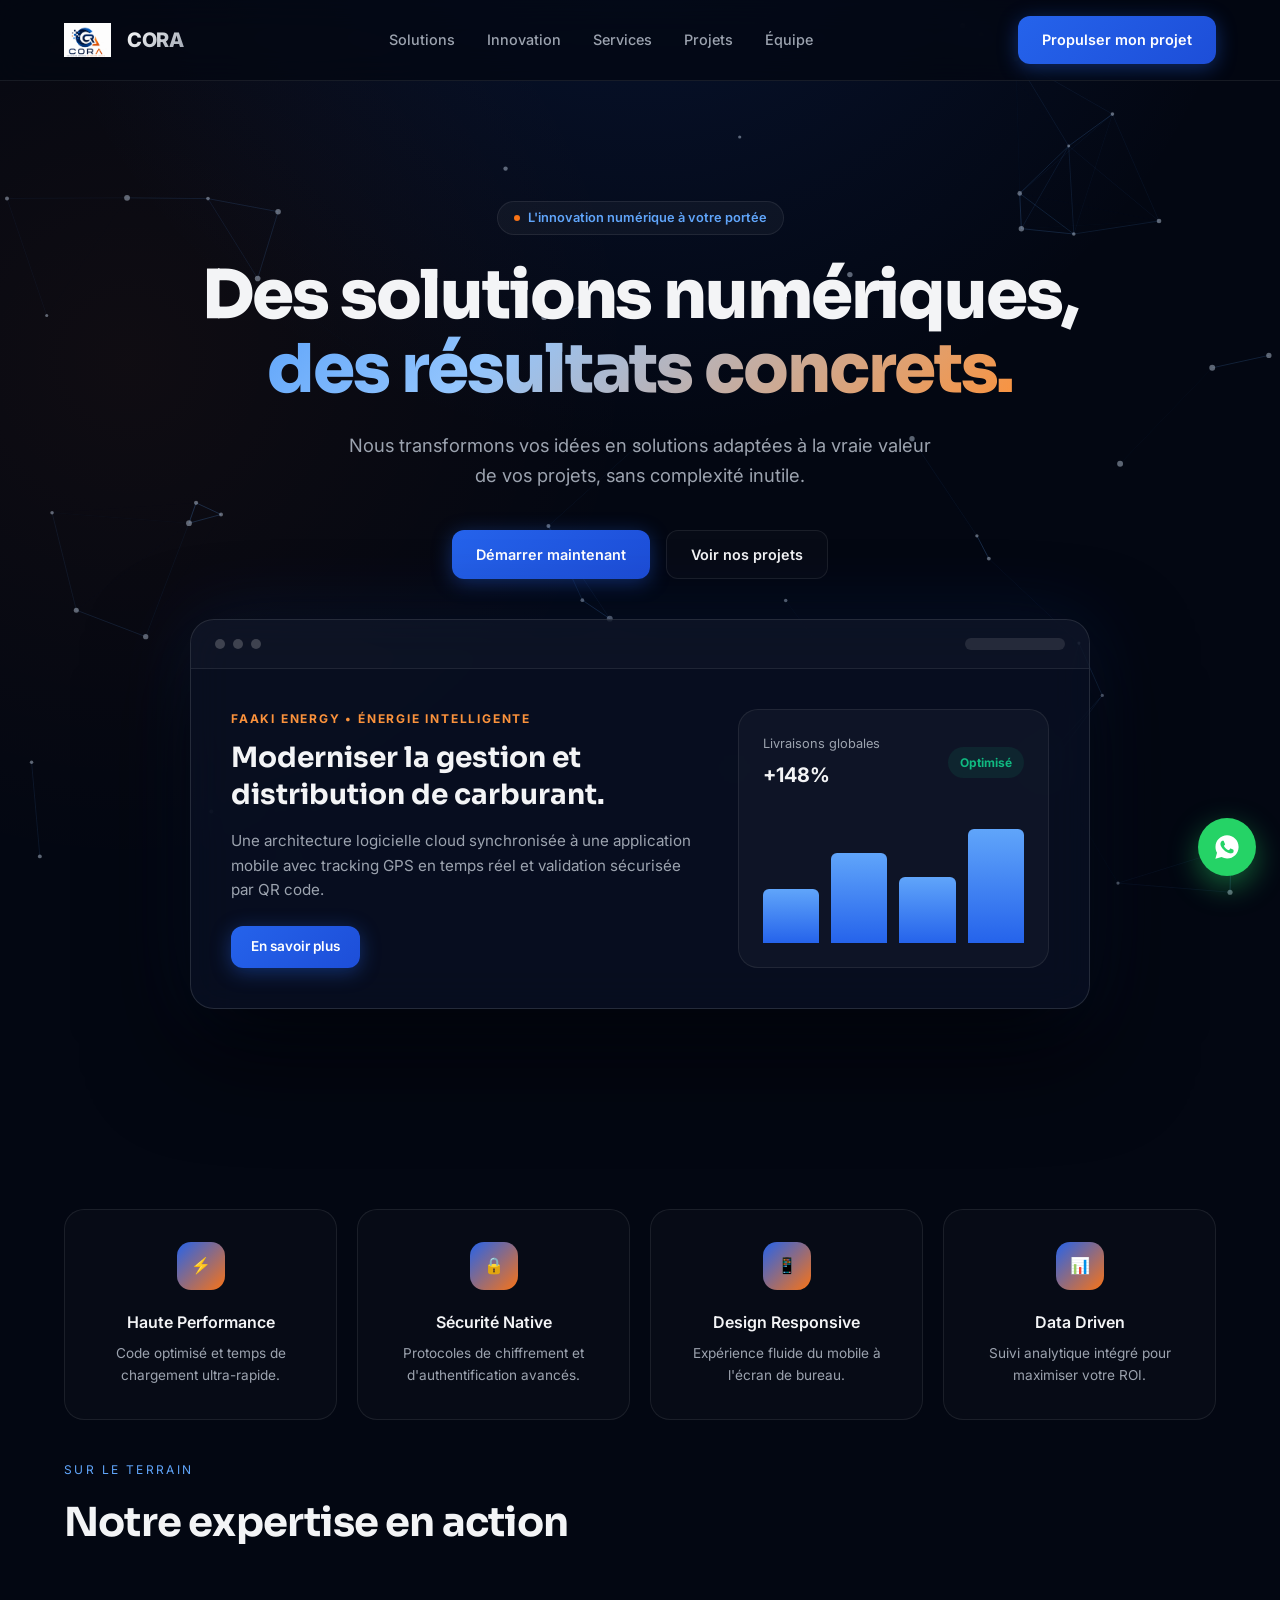
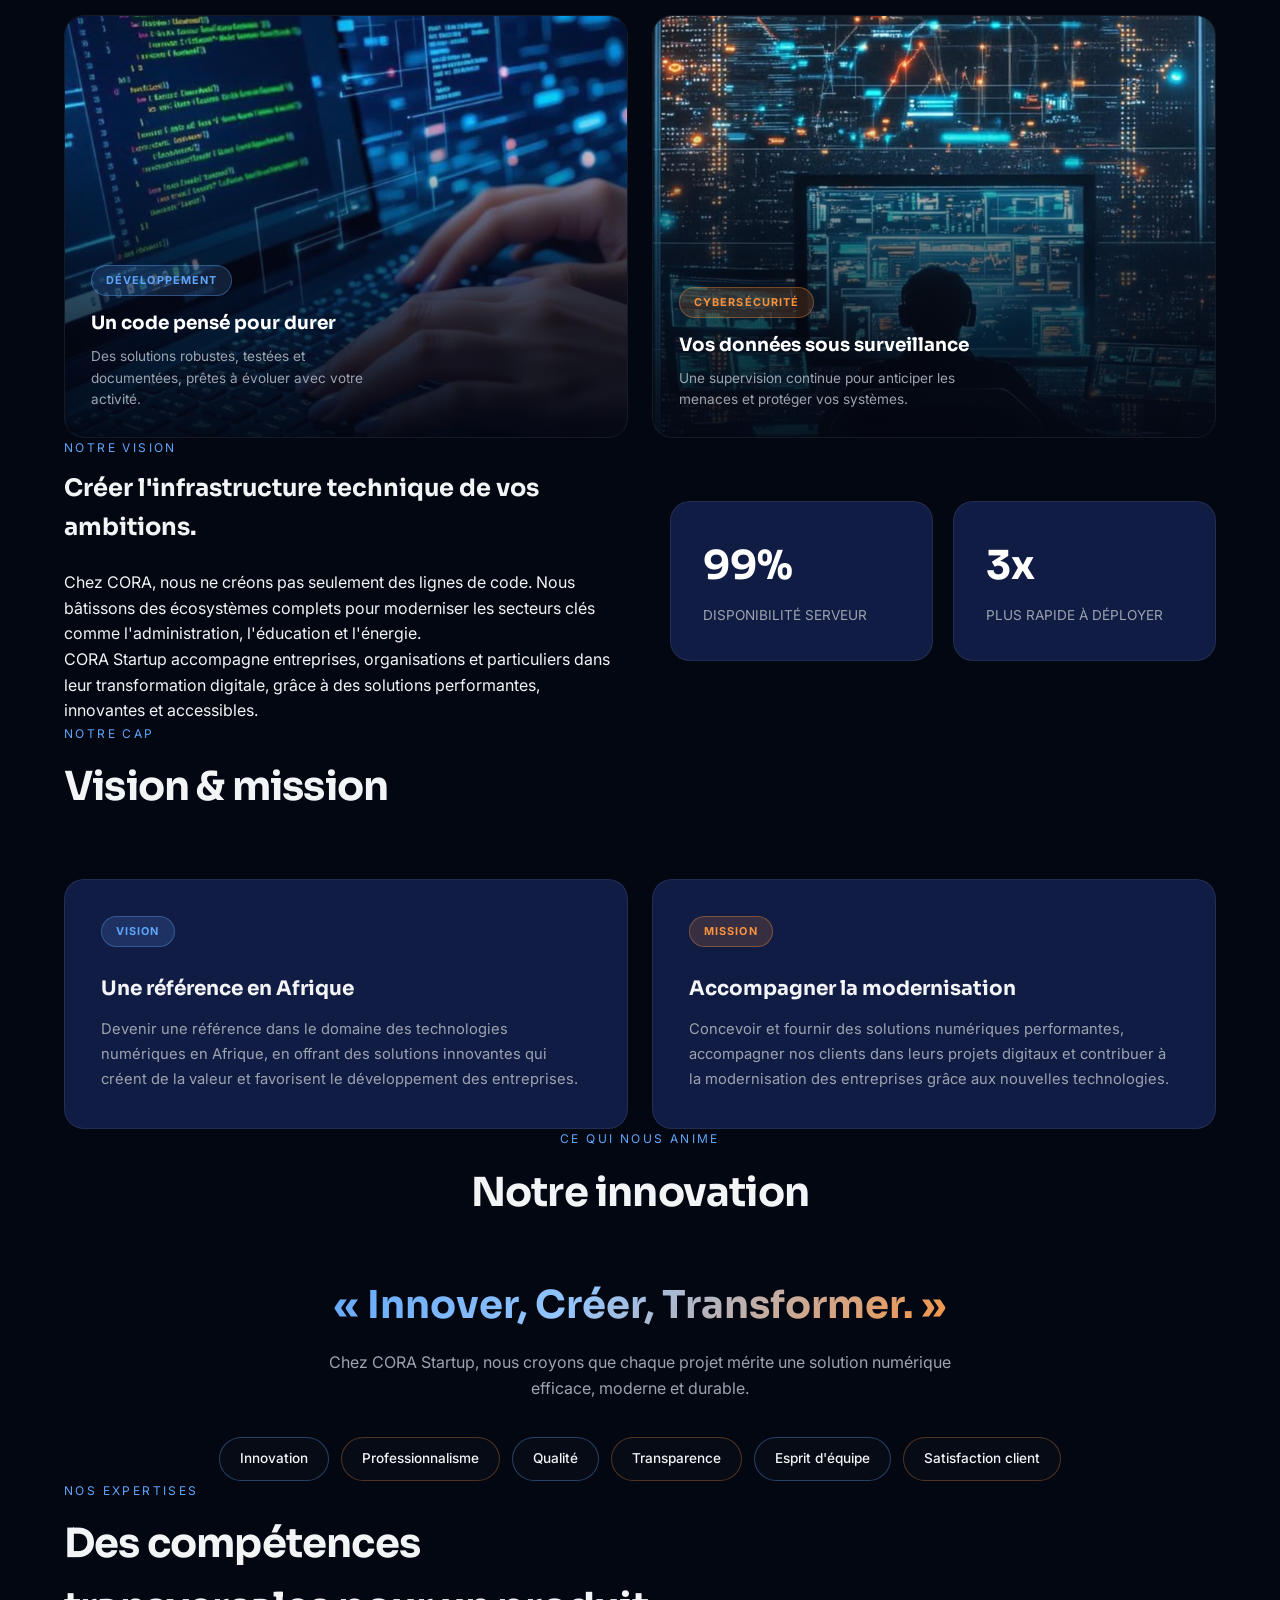
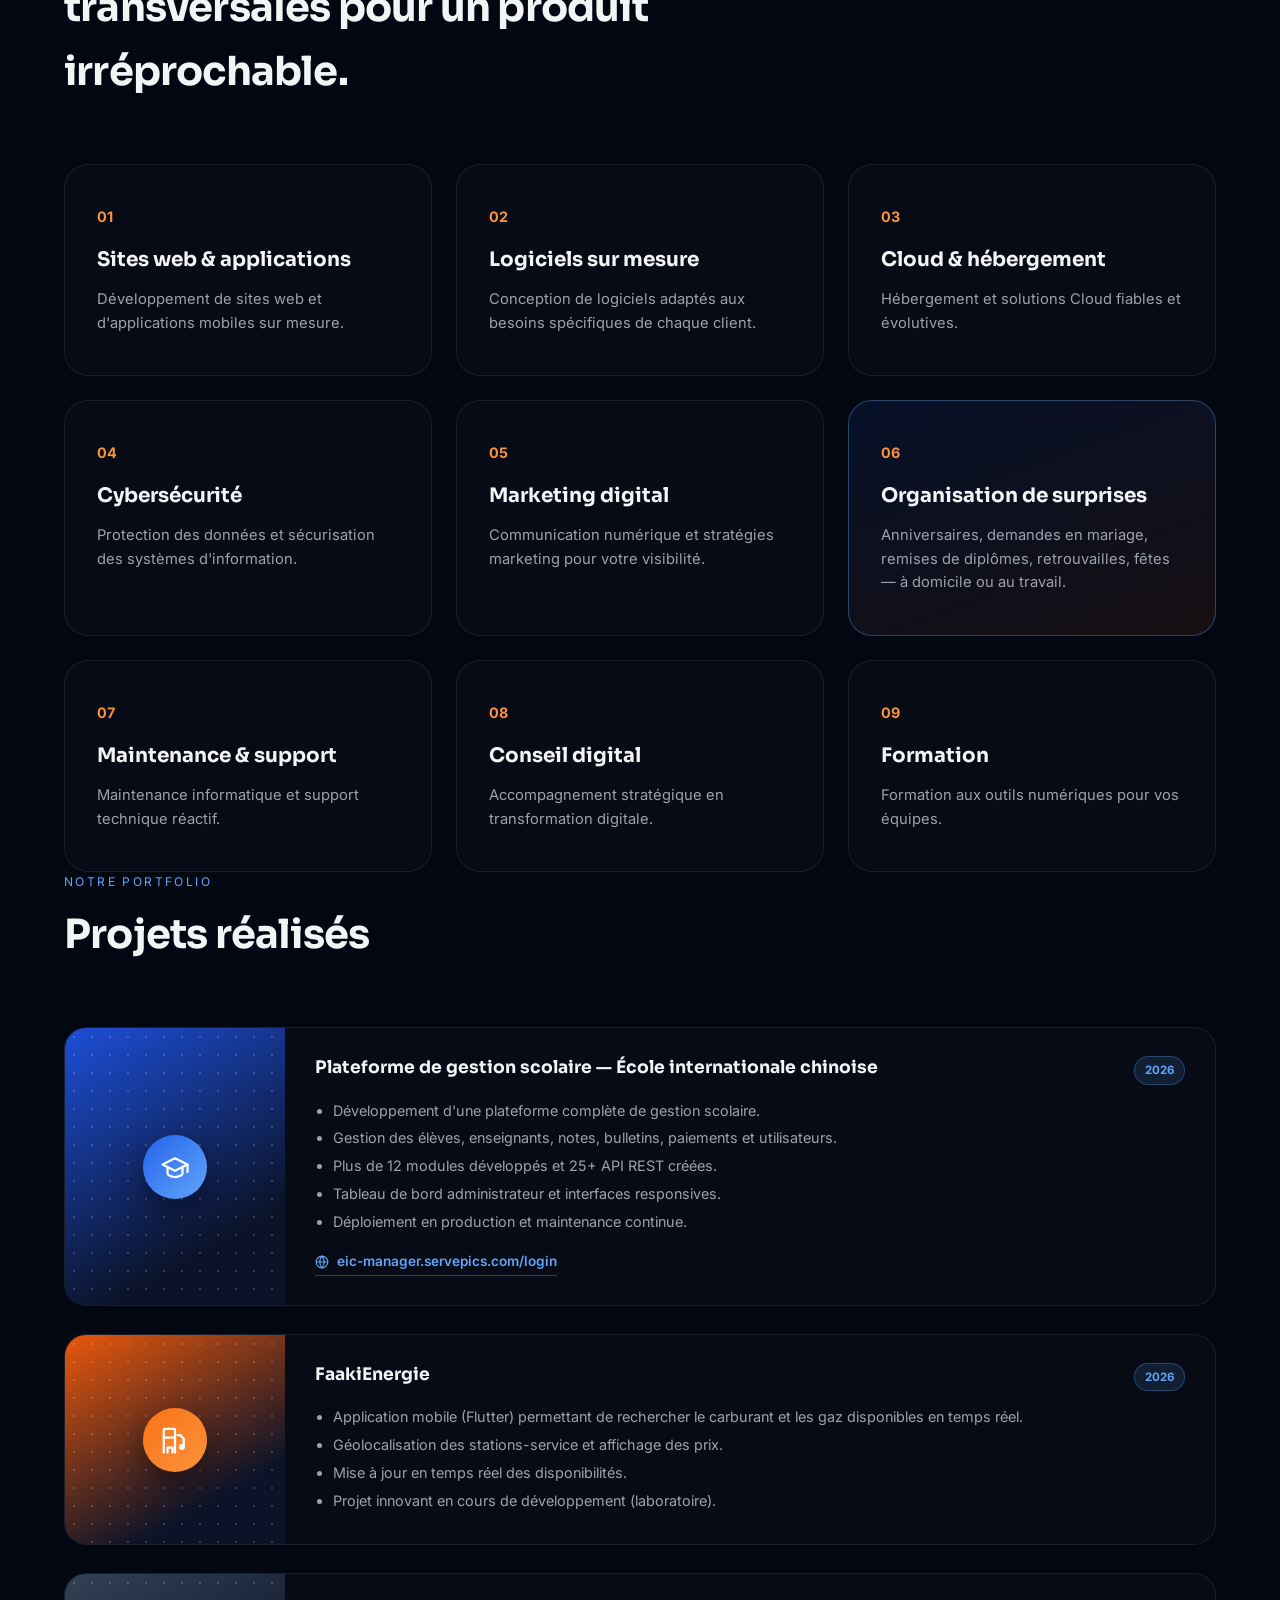
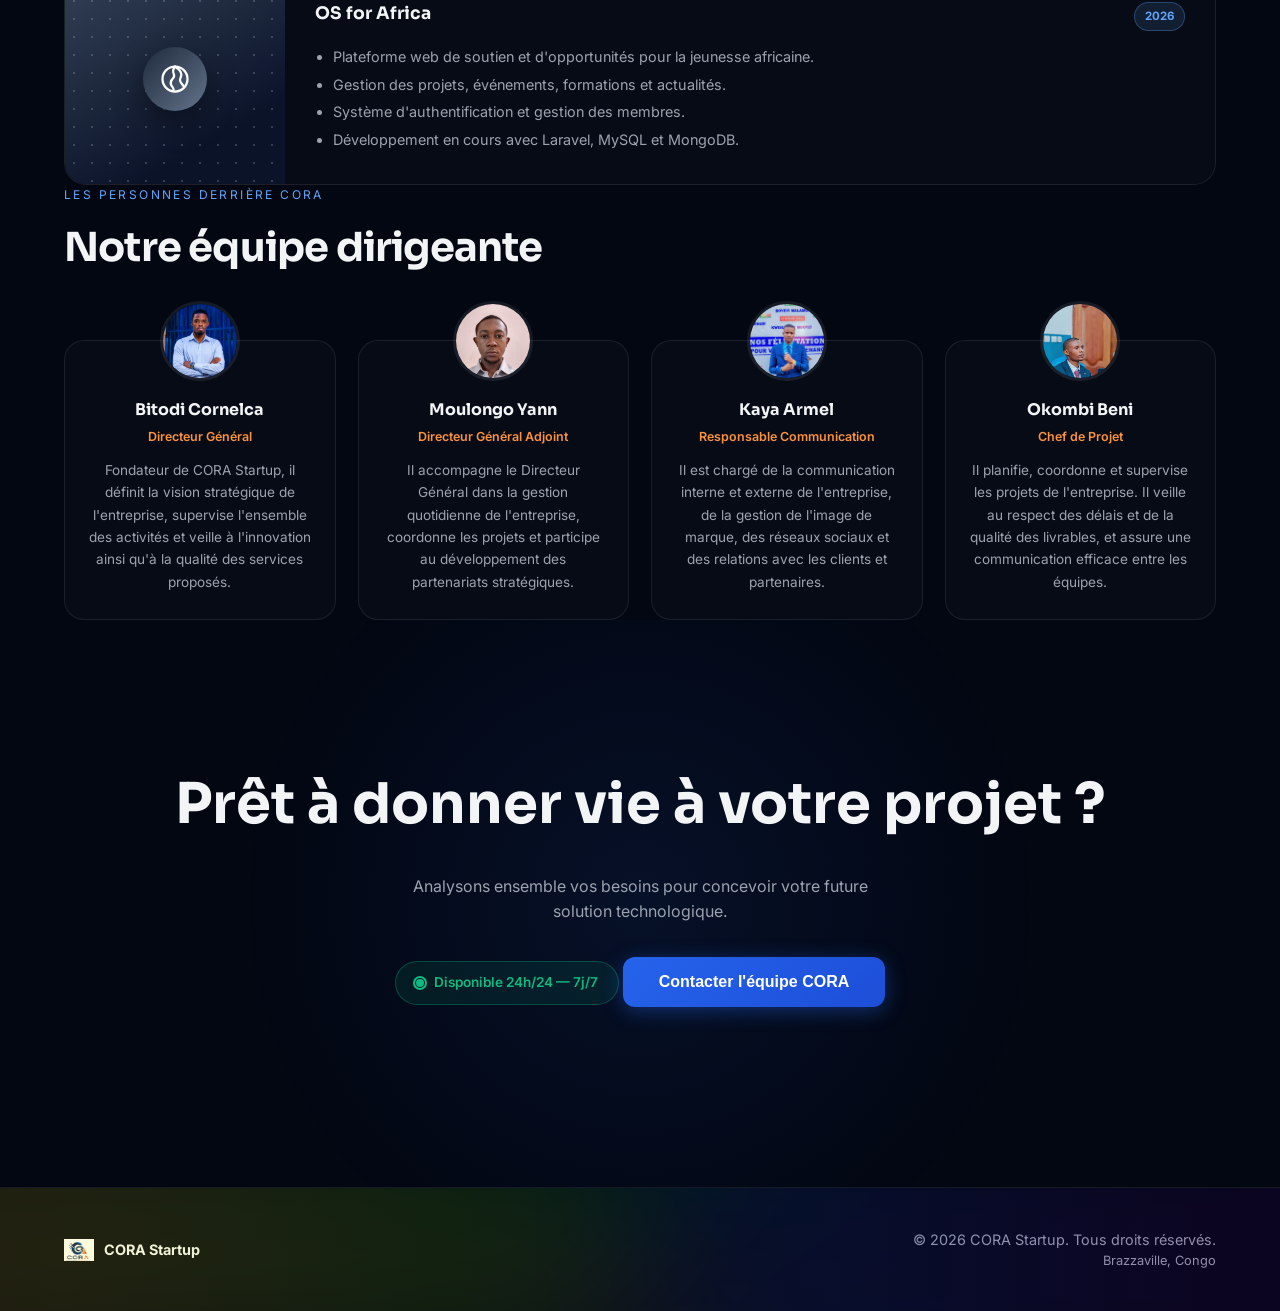
==== commit 13616da7: "Update hero text + team photos centered with overflow effect" ====
--- a/index.html
+++ b/index.html
@@ -18,6 +18,7 @@
 <main>
   <!-- Header / Nav -->
   <header>
+    <canvas id="nav-rain"></canvas>
     <nav class="wrap">
       <div class="brand">
         <img src="images/logo.jpg" alt="CORA Startup" style="height:34px; width:auto; margin-right:4px;">
@@ -38,7 +39,7 @@
   <section class="hero wrap">
     <div class="badge-promo"><span></span>L'innovation numérique à votre portée</div>
     <h1 class="hero-title">Des solutions numériques,<br><span class="gradient-text">des résultats concrets.</span></h1>
-    <p class="lead">Nous transformons vos idées complexes en plateformes intuitives, évolutives et taillées pour capter de nouveaux marchés.</p>
+    <p class="lead">Nous transformons vos idées en solutions adaptées à la vraie valeur de vos projets, sans complexité inutile.</p>
     
     <div style="display: flex; gap: 16px; justify-content: center; flex-wrap: wrap;">
       <a href="#contact" class="btn btn-primary">Démarrer maintenant</a>
@@ -302,25 +303,25 @@
     </div>
     <div class="team-grid">
       <div class="team-card">
-        <div class="avatar">BC</div>
+        <img class="avatar" src="images/BITODI.jpeg" alt="Bitodi Cornelca">
         <h3>Bitodi Cornelca</h3>
         <div class="role">Directeur Général</div>
         <p>Fondateur de CORA Startup, il définit la vision stratégique de l'entreprise, supervise l'ensemble des activités et veille à l'innovation ainsi qu'à la qualité des services proposés.</p>
       </div>
       <div class="team-card">
-        <div class="avatar">MY</div>
+        <img class="avatar" src="images/yann.jpeg" alt="Moulongo Yann">
         <h3>Moulongo Yann</h3>
         <div class="role">Directeur Général Adjoint</div>
         <p>Il accompagne le Directeur Général dans la gestion quotidienne de l'entreprise, coordonne les projets et participe au développement des partenariats stratégiques.</p>
       </div>
       <div class="team-card">
-        <div class="avatar">KA</div>
+        <img class="avatar" src="images/armel.jpeg" alt="Kaya Armel">
         <h3>Kaya Armel</h3>
         <div class="role">Responsable Communication</div>
         <p>Il est chargé de la communication interne et externe de l'entreprise, de la gestion de l'image de marque, des réseaux sociaux et des relations avec les clients et partenaires.</p>
       </div>
       <div class="team-card">
-        <div class="avatar">OB</div>
+        <img class="avatar" src="images/beni.jpeg" alt="Okombi Beni">
         <h3>Okombi Beni</h3>
         <div class="role">Chef de Projet</div>
         <p>Il planifie, coordonne et supervise les projets de l'entreprise. Il veille au respect des délais et de la qualité des livrables, et assure une communication efficace entre les équipes.</p>
@@ -367,11 +368,10 @@
       <div style="display:flex; align-items:center; gap:10px; font-weight:700; color:var(--ink);">
         <img src="images/logo.jpg" alt="CORA" style="height:22px; width:auto;"> CORA Startup
       </div>
-      <div class="footer-24h">
-        <span class="pulse-dot"></span> Ouvert 24h/24, 7j/7
-      </div>
-      <p>&copy; 2026 CORA Startup. Tous droits réservés.</p>
-      <p style="font-size: 0.8rem;">Brazzaville, Congo</p>
+      <div style="text-align:right;">
+        <p>&copy; 2026 CORA Startup. Tous droits réservés.</p>
+        <p style="font-size: 0.8rem;">Brazzaville, Congo</p>
+      </div>
     </div>
   </footer>
 </main>
--- a/css/style.css
+++ b/css/style.css
@@ -60,8 +60,14 @@
     -webkit-backdrop-filter: blur(16px);
     background: rgba(3, 7, 18, 0.75);
     border-bottom: 1px solid var(--line);
-  }
-  nav.wrap { display: flex; align-items: center; justify-content: space-between; height: 80px; }
+    overflow: hidden;
+  }
+  #nav-rain {
+    position: absolute; inset: 0;
+    width: 100%; height: 100%;
+    pointer-events: none; z-index: 0;
+  }
+  nav.wrap { display: flex; align-items: center; justify-content: space-between; height: 80px; position: relative; z-index: 1; }
   .brand { display: flex; align-items: center; gap: 12px; font-size: 1.25rem; font-weight: 800; letter-spacing: -0.02em; }
   .brand span { background: linear-gradient(135deg, #fff, var(--ink-dim)); -webkit-background-clip: text; -webkit-text-fill-color: transparent; }
   
@@ -324,11 +330,11 @@
 
   /* ---------- Équipe ---------- */
   .team-grid { display: grid; grid-template-columns: repeat(4, 1fr); gap: 22px; }
-  .team-card { background: rgba(255,255,255,0.02); border: 1px solid var(--line); border-radius: 20px; padding: 26px 22px; }
+  .team-card { background: rgba(255,255,255,0.02); border: 1px solid var(--line); border-radius: 20px; padding: 50px 22px 26px; position: relative; text-align: center; }
   .avatar {
-    width: 50px; height: 50px; border-radius: 14px; display: flex; align-items: center; justify-content: center;
-    font-family: 'Sora', sans-serif; font-weight: 800; font-size: 1.05rem; color: #fff;
-    background: linear-gradient(135deg, var(--blue), var(--orange)); margin-bottom: 16px;
+    width: 80px; height: 80px; border-radius: 50%; display: block;
+    object-fit: cover; object-position: top center;
+    margin: -90px auto 16px; border: 3px solid rgba(255,255,255,0.08);
   }
   .team-card h3 { font-size: 1rem; }
   .team-card .role { margin-top: 4px; font-size: .78rem; color: var(--orange-light); font-weight: 600; }
@@ -401,7 +407,54 @@
   .whatsapp-float svg { width: 28px; height: 28px; fill: #fff; }
 
   /* ---------- Footer ---------- */
-  footer { border-top: 1px solid var(--line); padding: 40px 0; background: #020613; }
+  footer {
+    border-top: 1px solid var(--line); padding: 40px 0; background: #020613;
+    position: relative; overflow: hidden;
+  }
+  footer::before {
+    content: ''; position: absolute;
+    top: 0; left: -100%; width: 300%; height: 100%;
+    background: linear-gradient(
+      90deg,
+      transparent 0%,
+      rgba(255,0,0,0.06) 15%,
+      rgba(255,127,0,0.07) 25%,
+      rgba(255,255,0,0.06) 35%,
+      rgba(0,255,0,0.06) 45%,
+      rgba(0,127,255,0.07) 55%,
+      rgba(75,0,130,0.06) 65%,
+      rgba(148,0,211,0.05) 75%,
+      transparent 100%
+    );
+    animation: rainbowSweep 6s linear infinite;
+    pointer-events: none;
+  }
+  footer::after {
+    content: ''; position: absolute;
+    top: -40%; left: -60%; width: 220%; height: 180%;
+    background: conic-gradient(
+      from 180deg at 50% 50%,
+      rgba(255,0,0,0.08),
+      rgba(255,127,0,0.08),
+      rgba(255,255,0,0.07),
+      rgba(0,255,0,0.07),
+      rgba(0,127,255,0.08),
+      rgba(75,0,130,0.07),
+      rgba(148,0,211,0.07),
+      rgba(255,0,0,0.08)
+    );
+    filter: blur(60px);
+    animation: rainbowPulse 5s ease-in-out infinite alternate;
+    pointer-events: none;
+  }
+  @keyframes rainbowSweep {
+    0% { transform: translateX(0); }
+    100% { transform: translateX(33.33%); }
+  }
+  @keyframes rainbowPulse {
+    0% { opacity: 0.4; transform: scale(1) rotate(0deg); }
+    100% { opacity: 0.8; transform: scale(1.1) rotate(3deg); }
+  }
   .foot-row { display: flex; justify-content: space-between; align-items: center; color: var(--ink-dim); font-size: 0.9rem; }
 
   /* ---------- Badge Disponibilité 24/24 ---------- */
@@ -412,10 +465,7 @@
     color: #10b981; font-size: 0.85rem; font-weight: 600;
     margin-bottom: 20px;
   }
-  .footer-24h {
-    display: inline-flex; align-items: center; gap: 8px;
-    font-size: 0.82rem; font-weight: 600; color: #10b981;
-  }
+
   .pulse-dot {
     width: 8px; height: 8px; background: #10b981; border-radius: 50%;
     display: inline-block; position: relative;
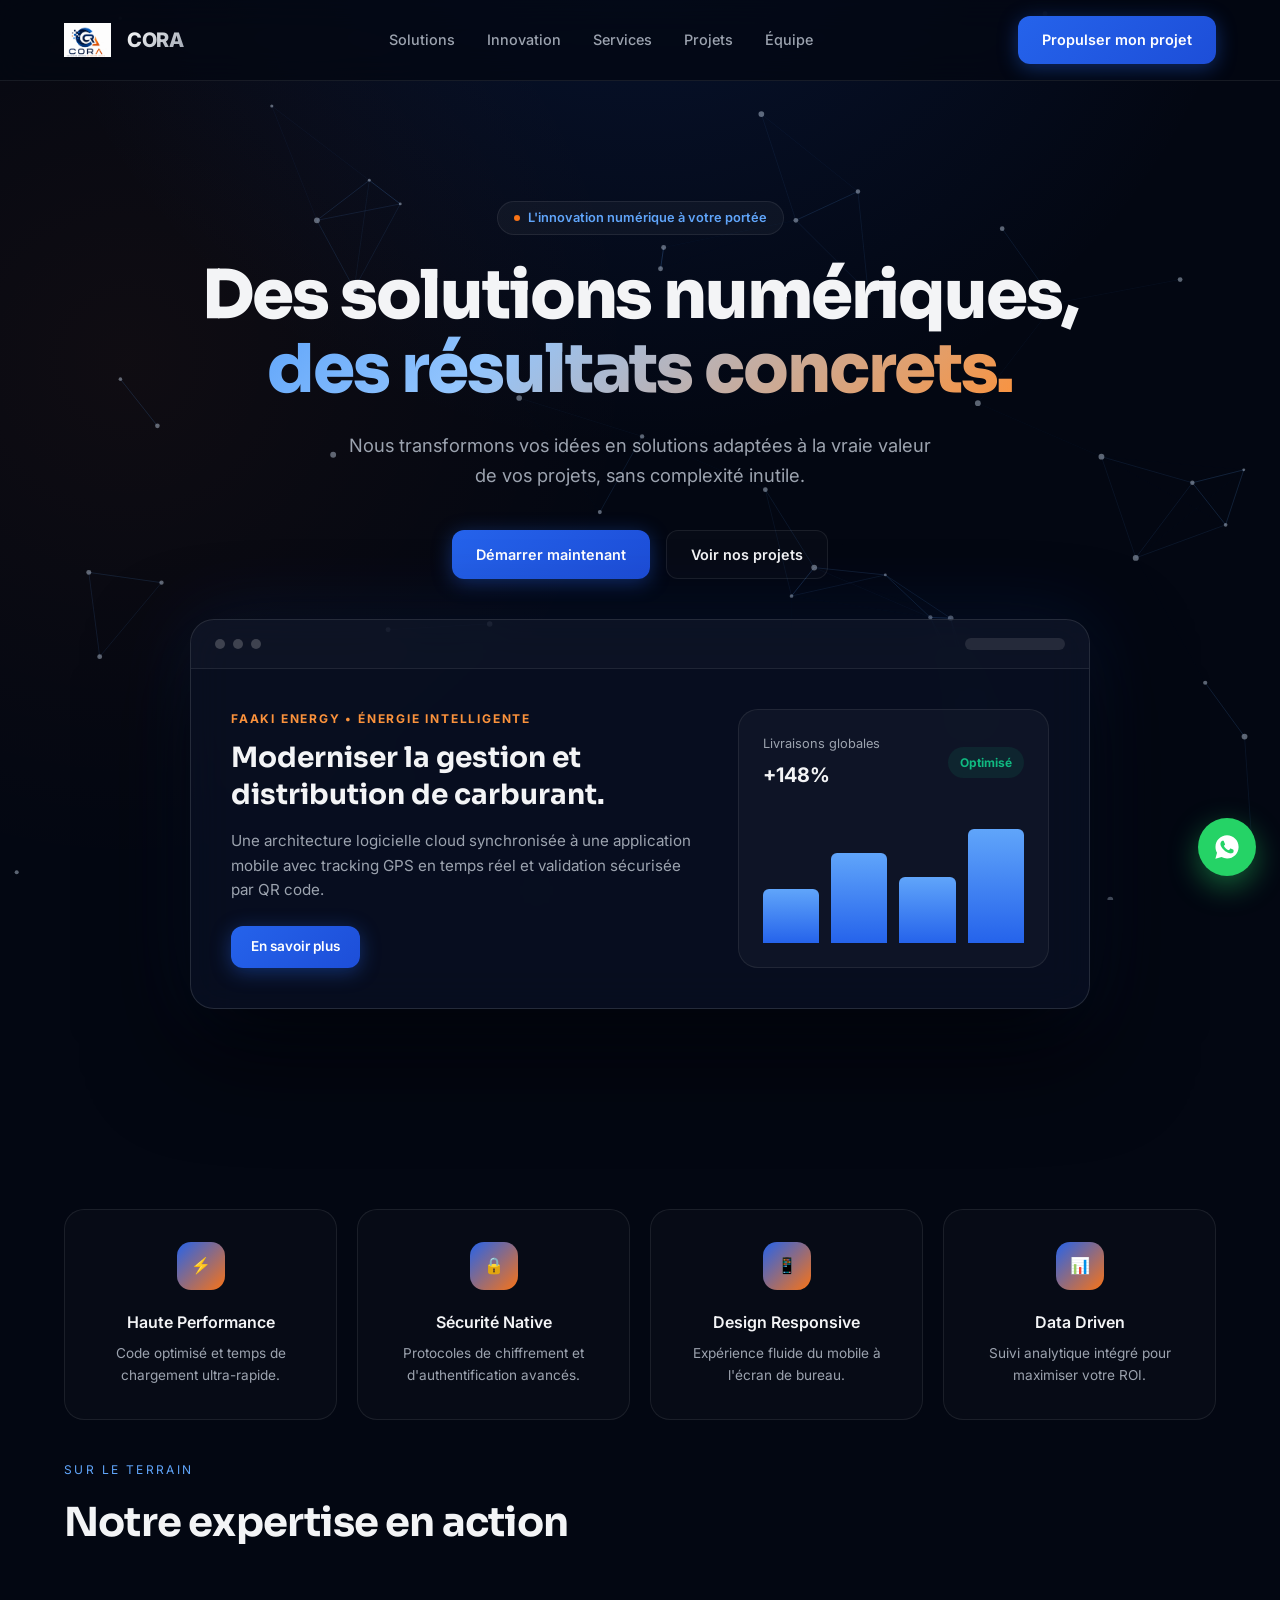
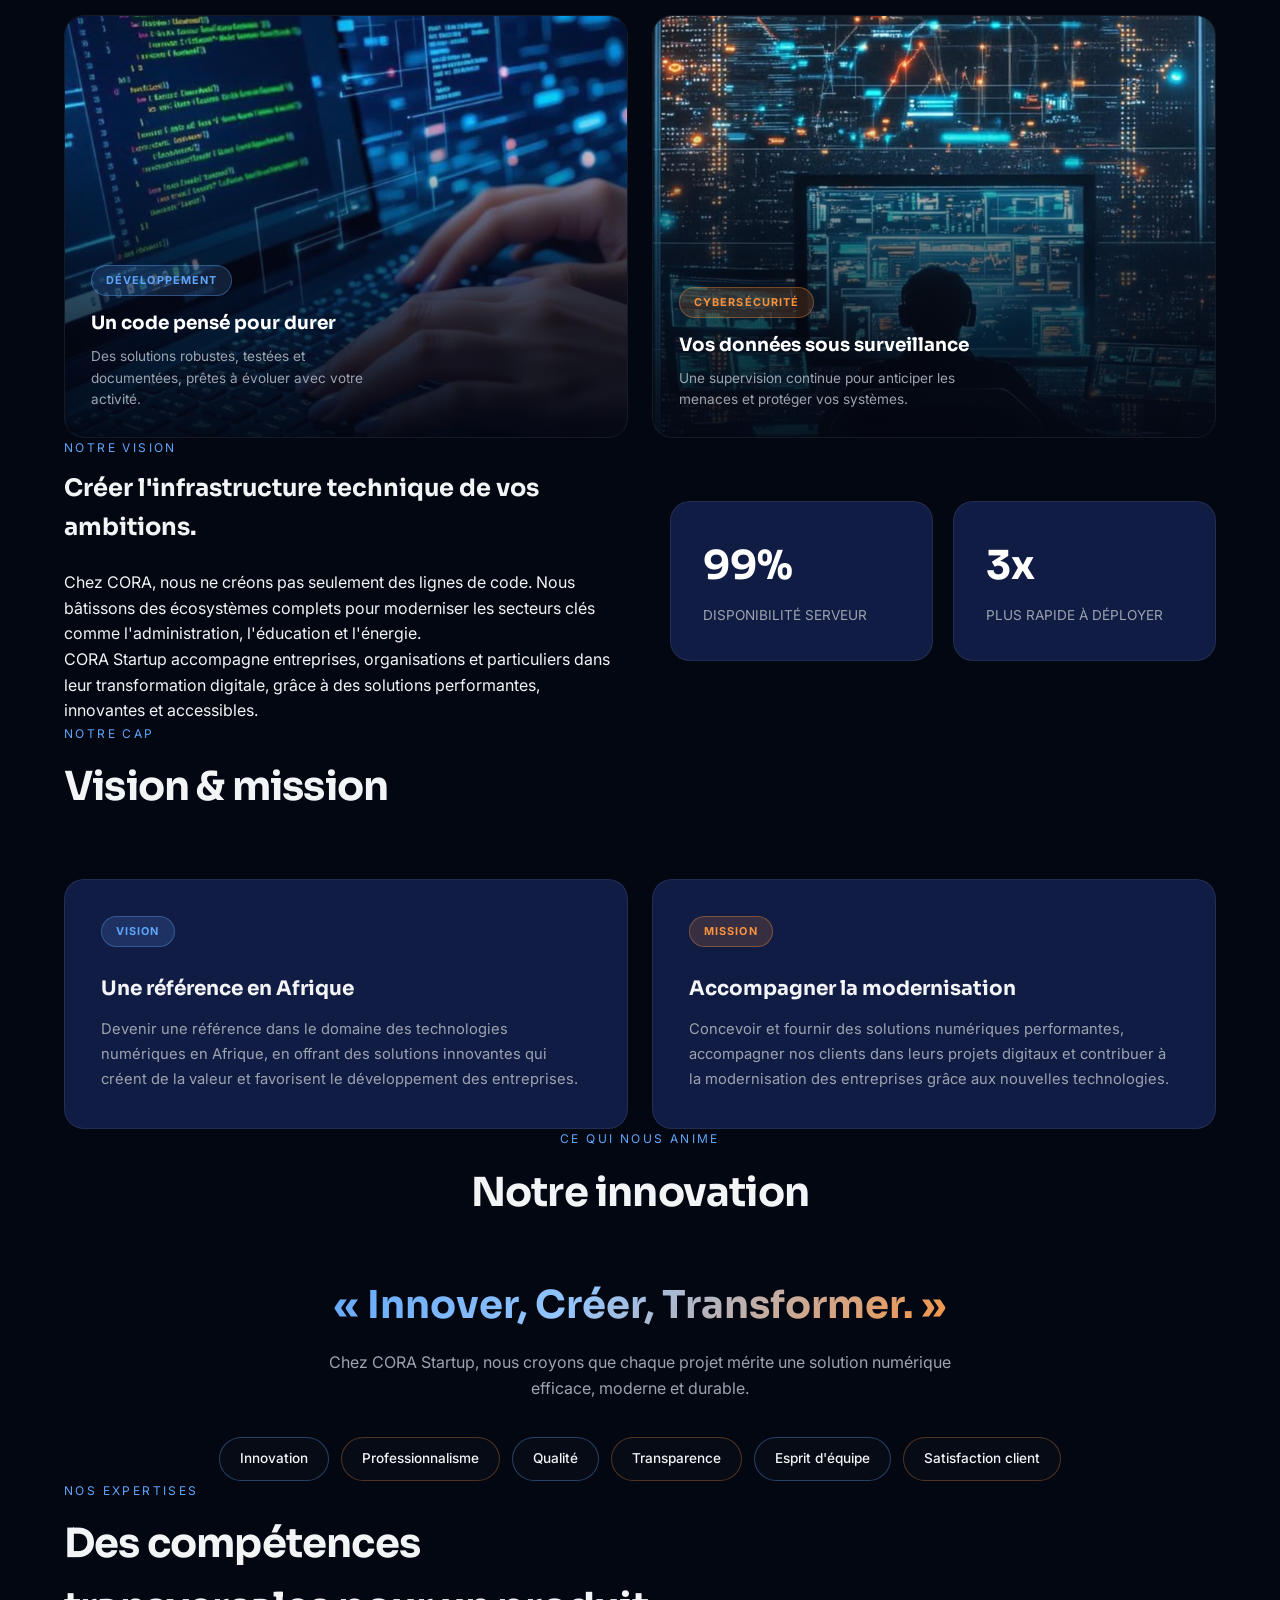
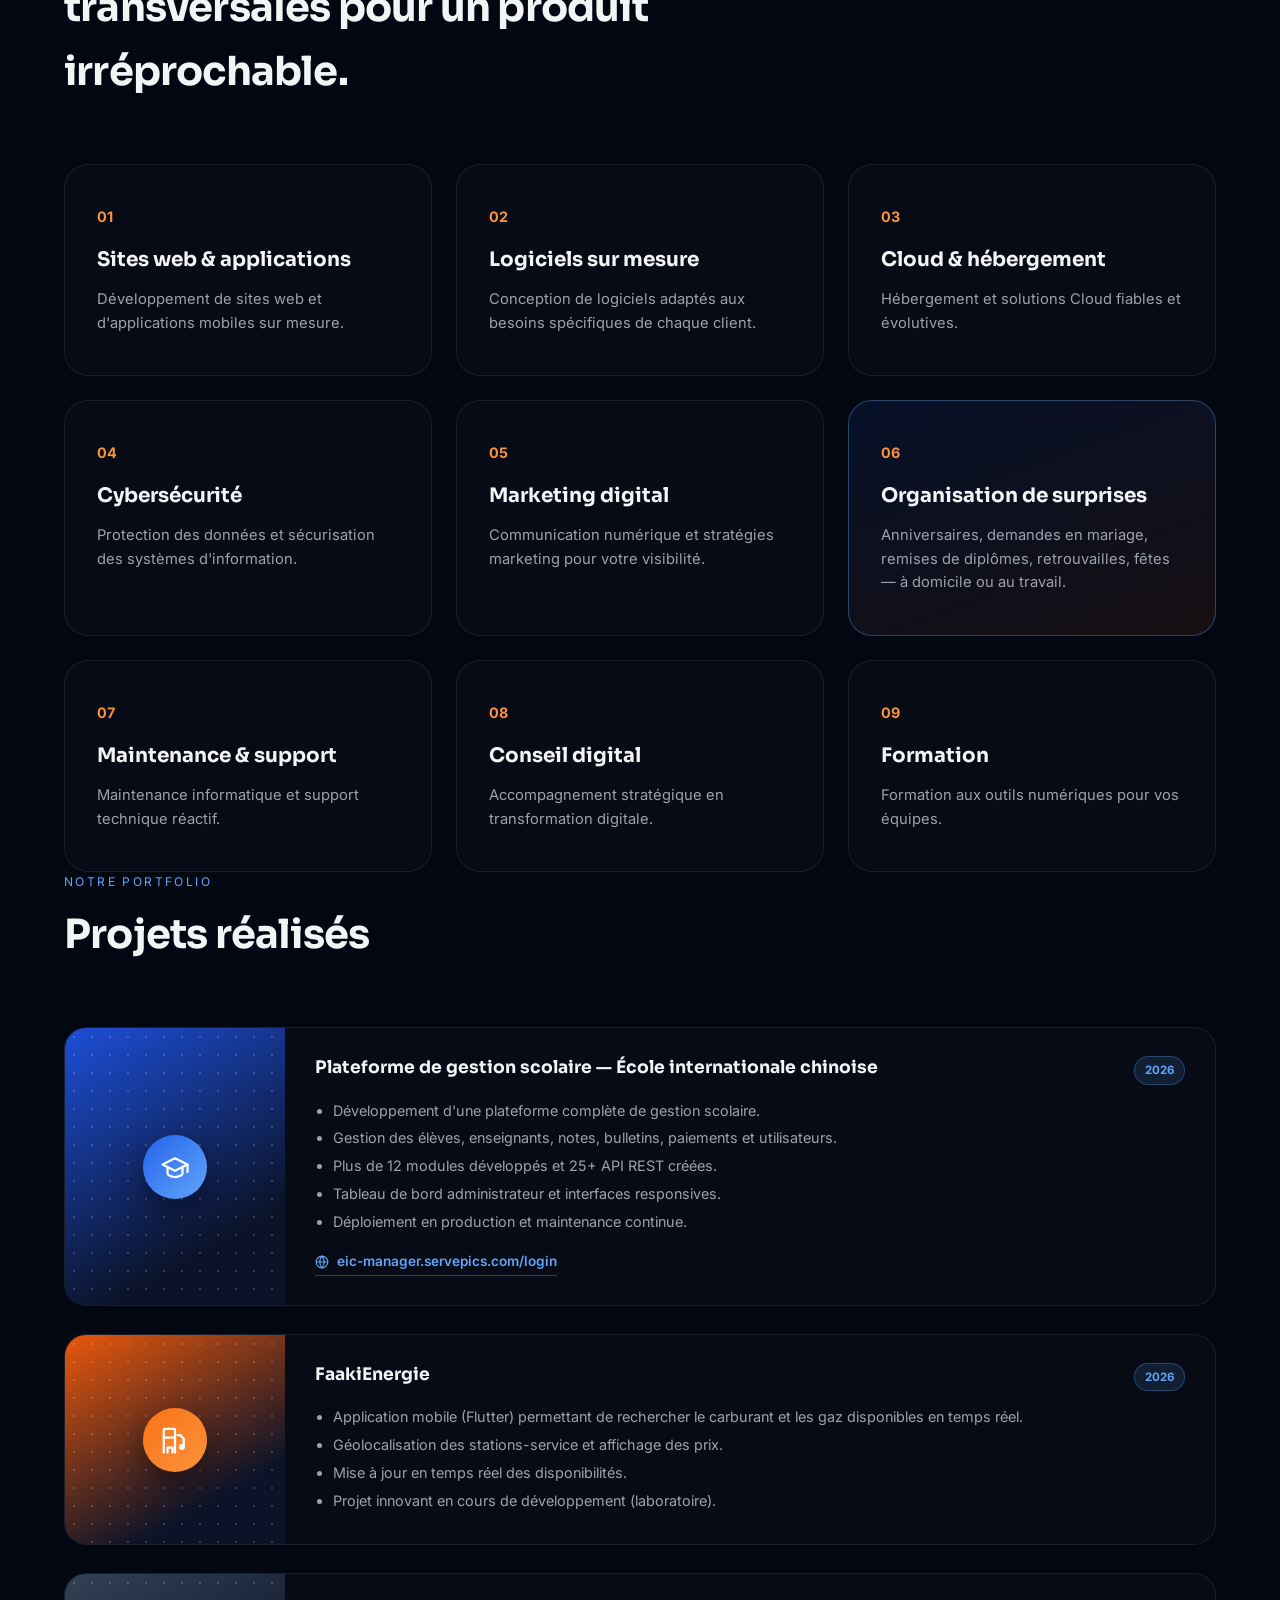
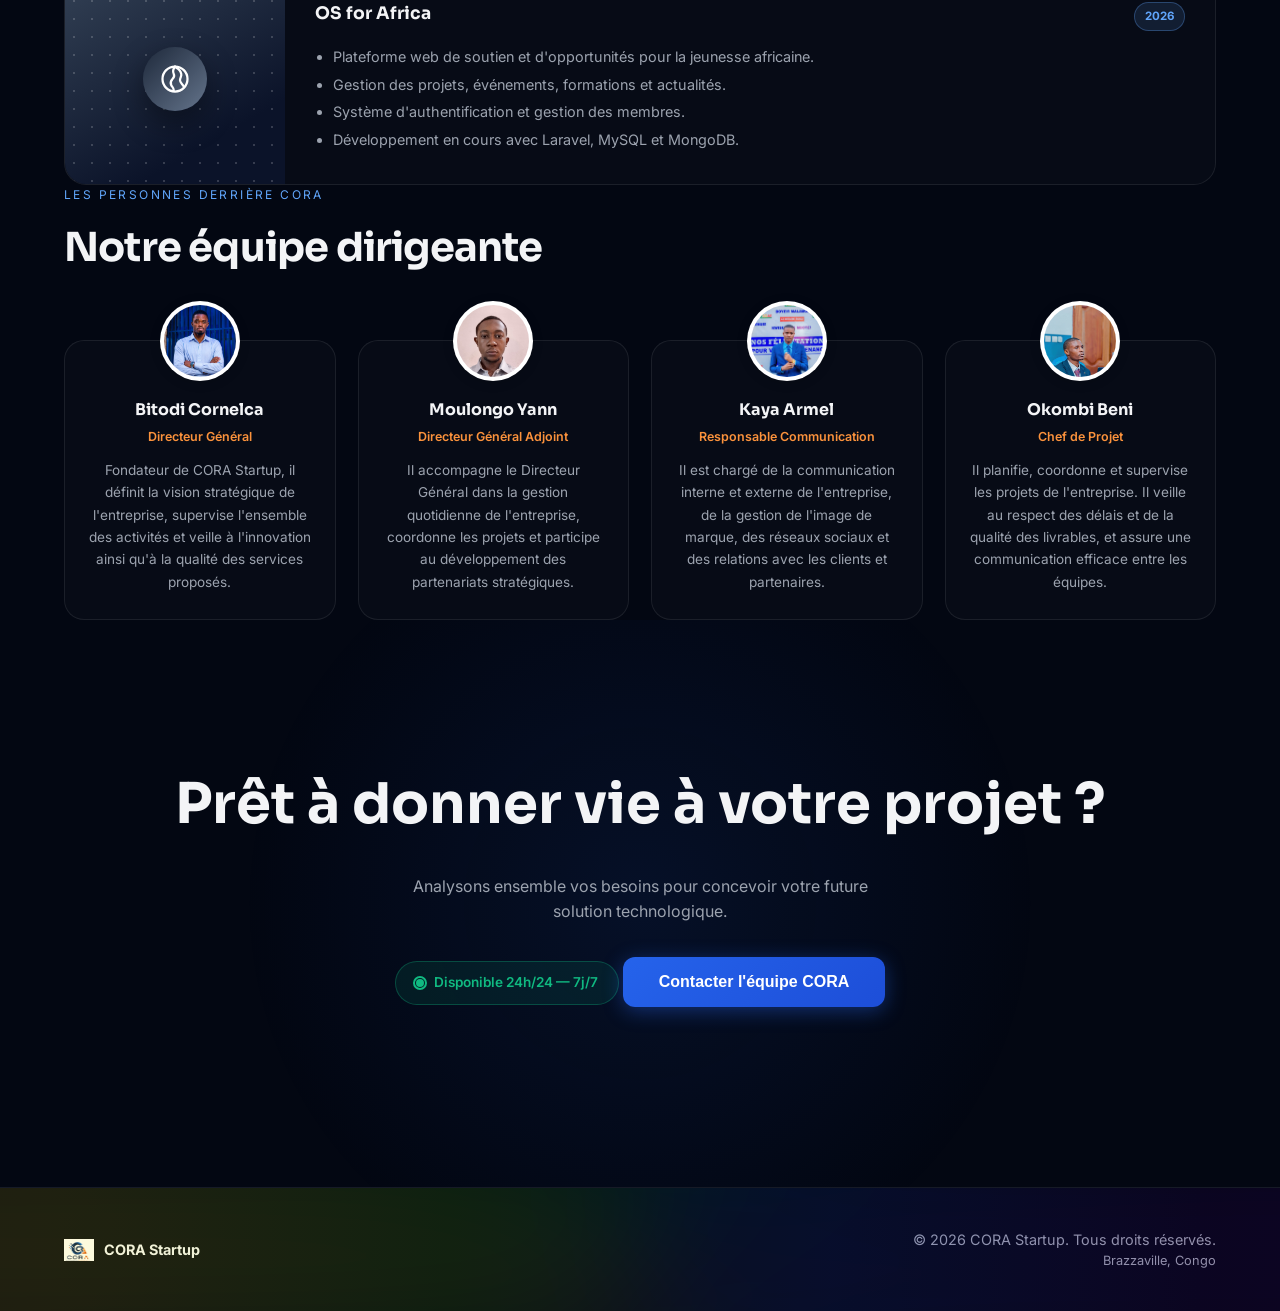
==== commit fb1d5e19: "Fix white background on team photos with wrapper div" ====
--- a/index.html
+++ b/index.html
@@ -303,25 +303,25 @@
     </div>
     <div class="team-grid">
       <div class="team-card">
-        <img class="avatar" src="images/BITODI.jpeg" alt="Bitodi Cornelca">
+        <div class="avatar"><img src="images/BITODI.jpeg" alt="Bitodi Cornelca"></div>
         <h3>Bitodi Cornelca</h3>
         <div class="role">Directeur Général</div>
         <p>Fondateur de CORA Startup, il définit la vision stratégique de l'entreprise, supervise l'ensemble des activités et veille à l'innovation ainsi qu'à la qualité des services proposés.</p>
       </div>
       <div class="team-card">
-        <img class="avatar" src="images/yann.jpeg" alt="Moulongo Yann">
+        <div class="avatar"><img src="images/yann.jpeg" alt="Moulongo Yann"></div>
         <h3>Moulongo Yann</h3>
         <div class="role">Directeur Général Adjoint</div>
         <p>Il accompagne le Directeur Général dans la gestion quotidienne de l'entreprise, coordonne les projets et participe au développement des partenariats stratégiques.</p>
       </div>
       <div class="team-card">
-        <img class="avatar" src="images/armel.jpeg" alt="Kaya Armel">
+        <div class="avatar"><img src="images/armel.jpeg" alt="Kaya Armel"></div>
         <h3>Kaya Armel</h3>
         <div class="role">Responsable Communication</div>
         <p>Il est chargé de la communication interne et externe de l'entreprise, de la gestion de l'image de marque, des réseaux sociaux et des relations avec les clients et partenaires.</p>
       </div>
       <div class="team-card">
-        <img class="avatar" src="images/beni.jpeg" alt="Okombi Beni">
+        <div class="avatar"><img src="images/beni.jpeg" alt="Okombi Beni"></div>
         <h3>Okombi Beni</h3>
         <div class="role">Chef de Projet</div>
         <p>Il planifie, coordonne et supervise les projets de l'entreprise. Il veille au respect des délais et de la qualité des livrables, et assure une communication efficace entre les équipes.</p>
--- a/css/style.css
+++ b/css/style.css
@@ -333,8 +333,12 @@
   .team-card { background: rgba(255,255,255,0.02); border: 1px solid var(--line); border-radius: 20px; padding: 50px 22px 26px; position: relative; text-align: center; }
   .avatar {
     width: 80px; height: 80px; border-radius: 50%; display: block;
-    object-fit: cover; object-position: top center;
-    margin: -90px auto 16px; border: 3px solid rgba(255,255,255,0.08);
+    margin: -90px auto 16px;
+    background: #fff; padding: 4px;
+    box-shadow: 0 2px 12px rgba(0,0,0,0.12);
+  }
+  .avatar img {
+    width: 100%; height: 100%; border-radius: 50%; object-fit: cover; object-position: top center;
   }
   .team-card h3 { font-size: 1rem; }
   .team-card .role { margin-top: 4px; font-size: .78rem; color: var(--orange-light); font-weight: 600; }
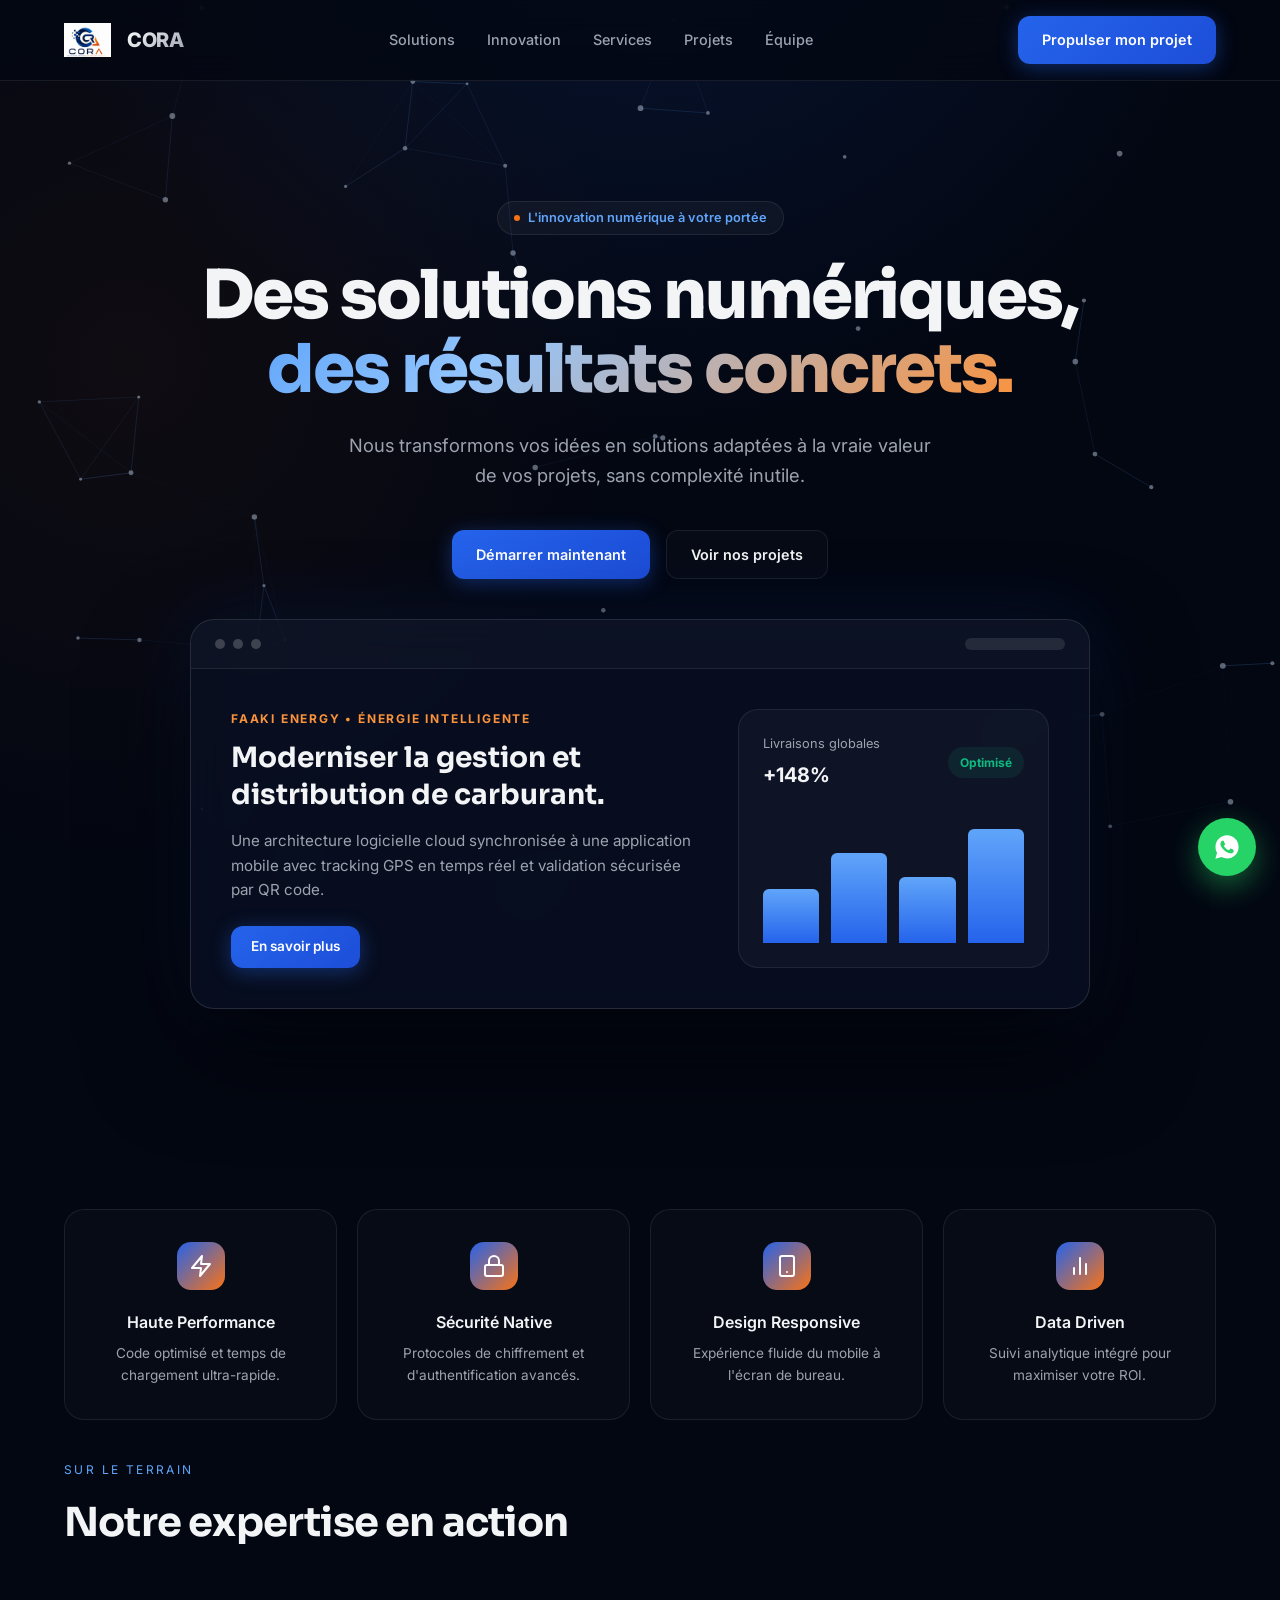
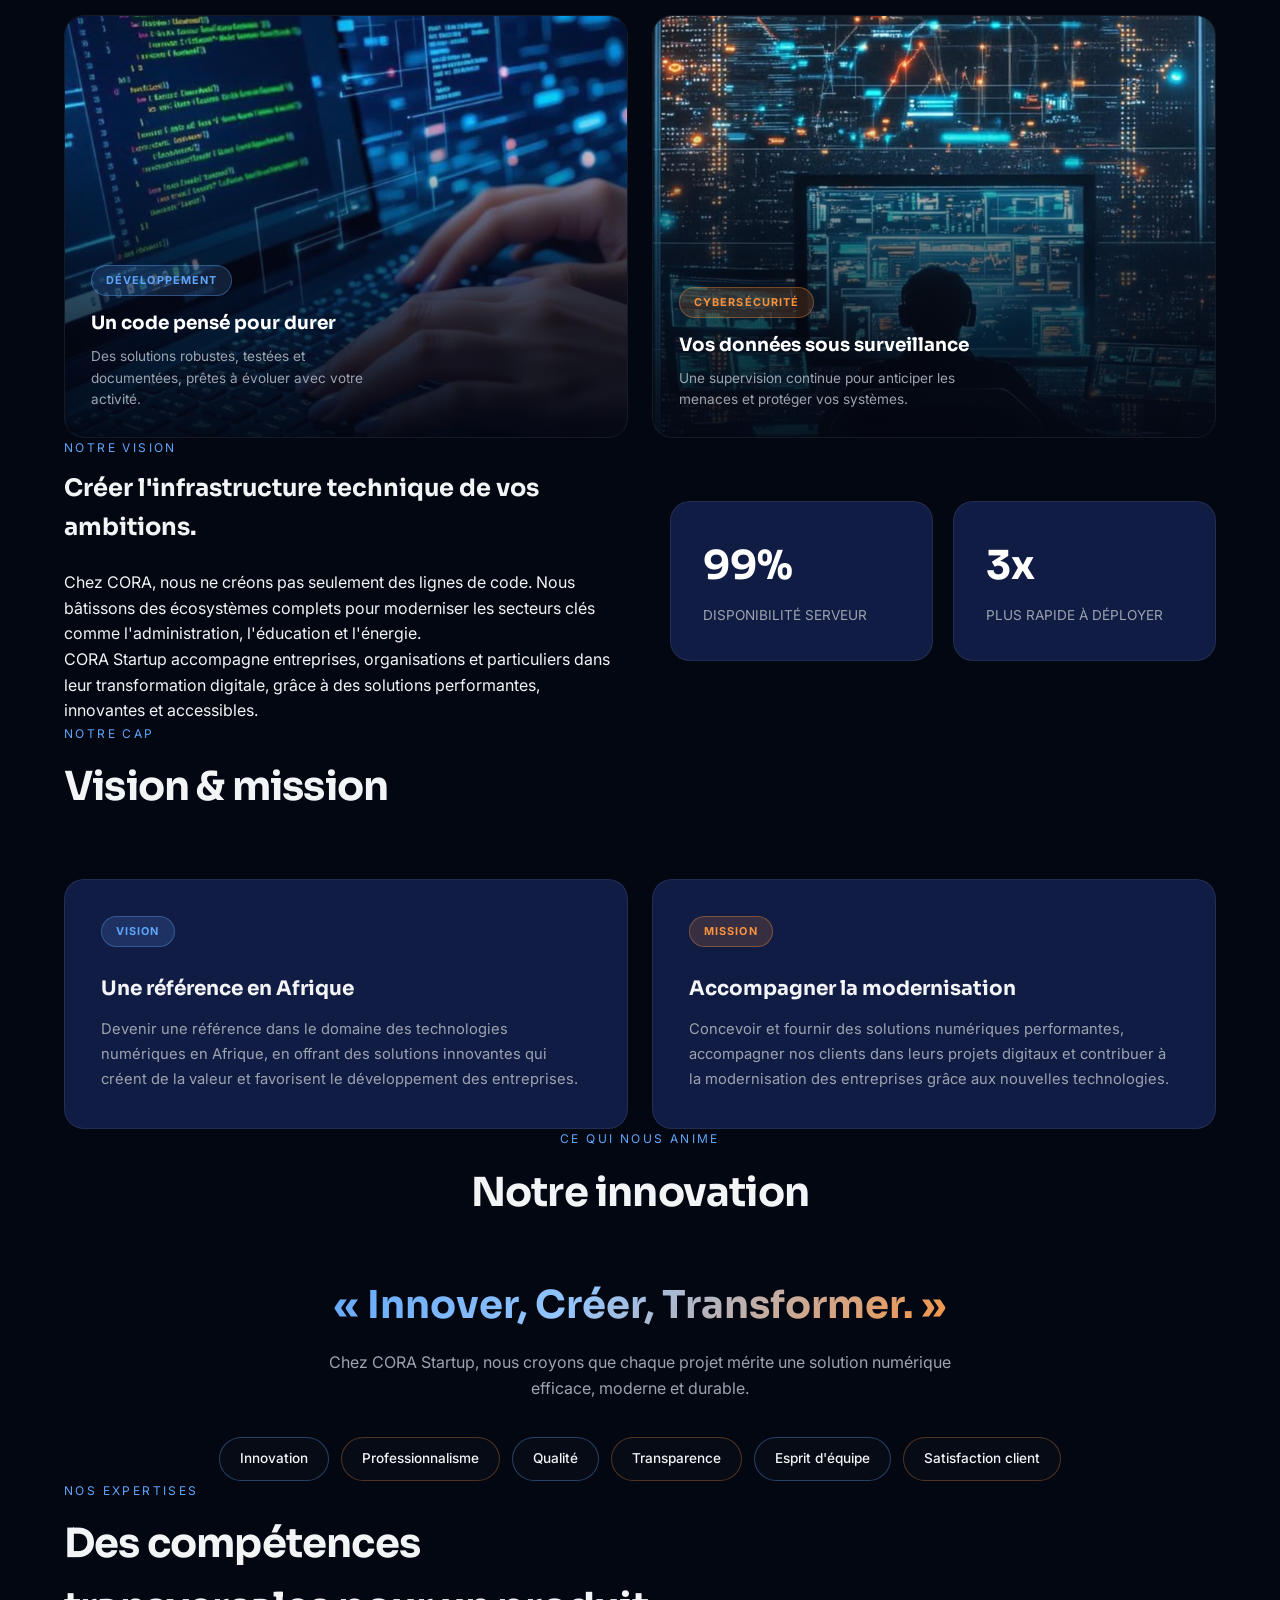
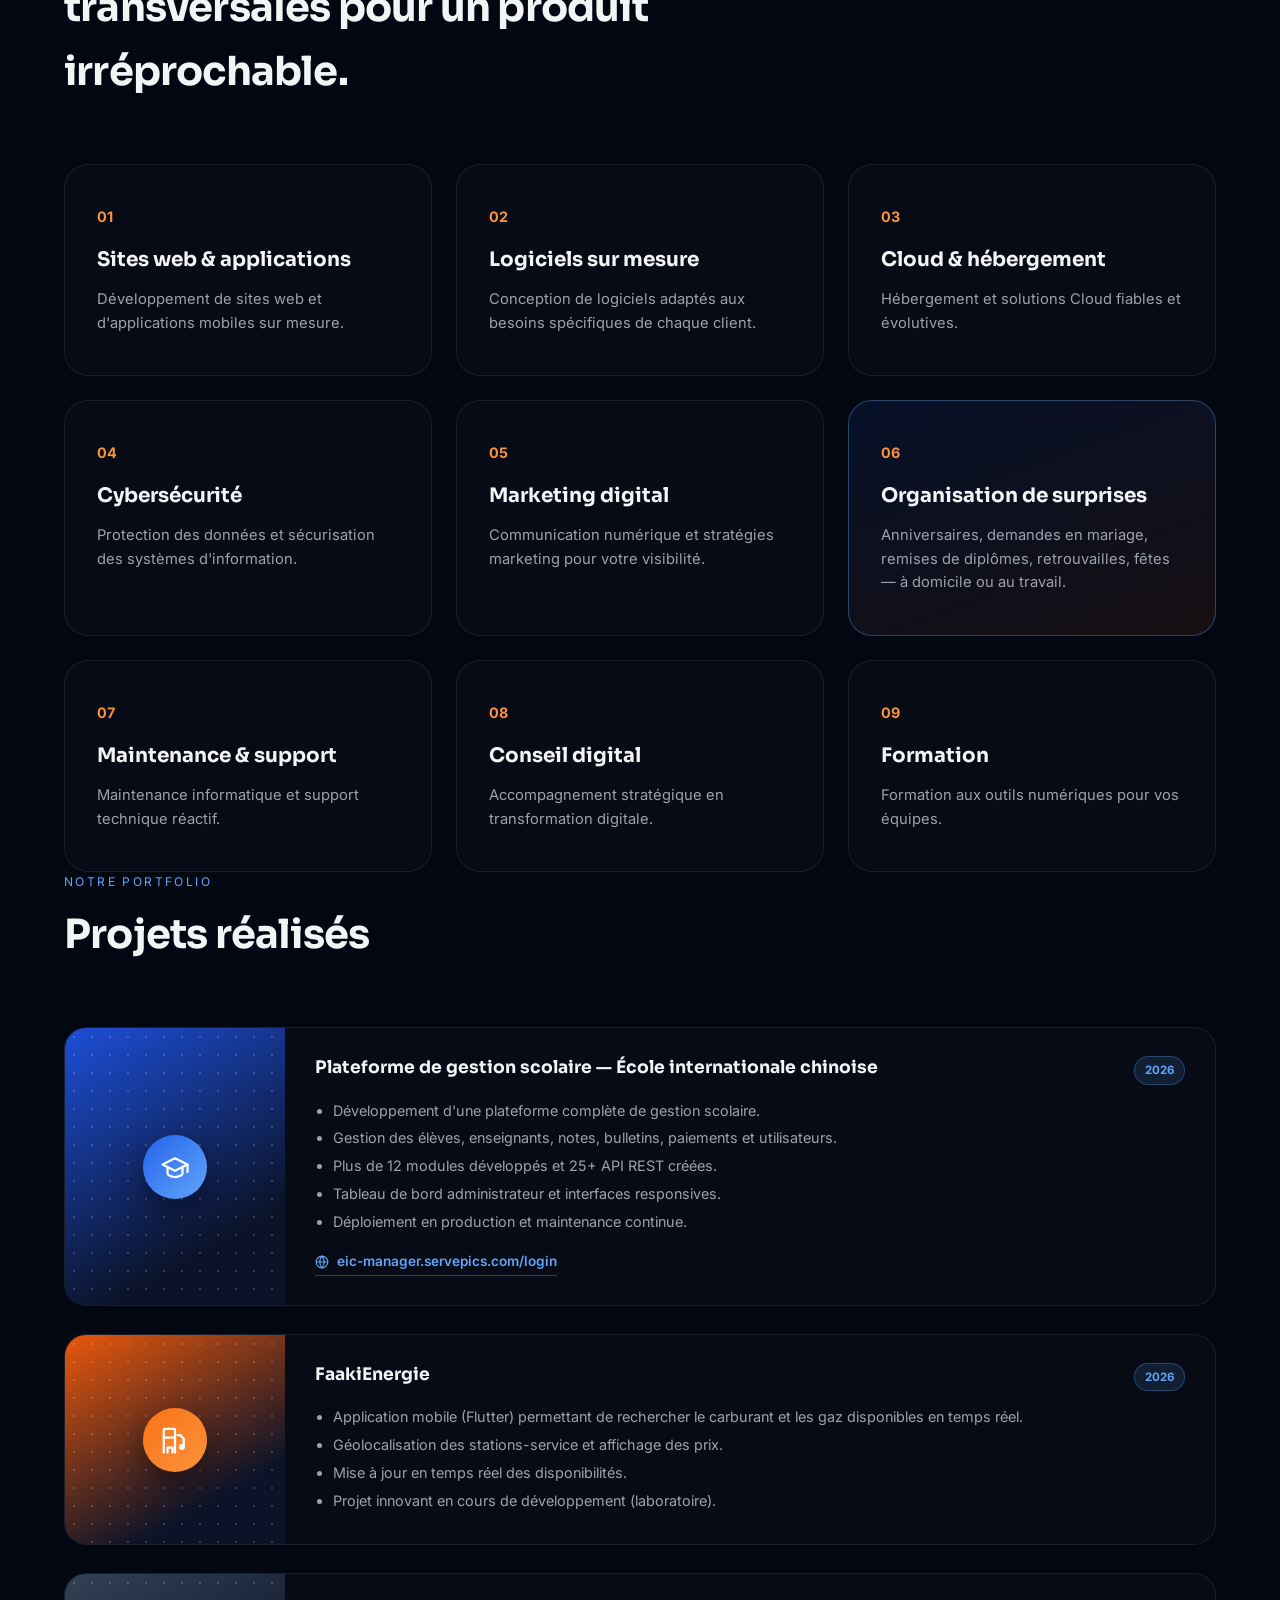
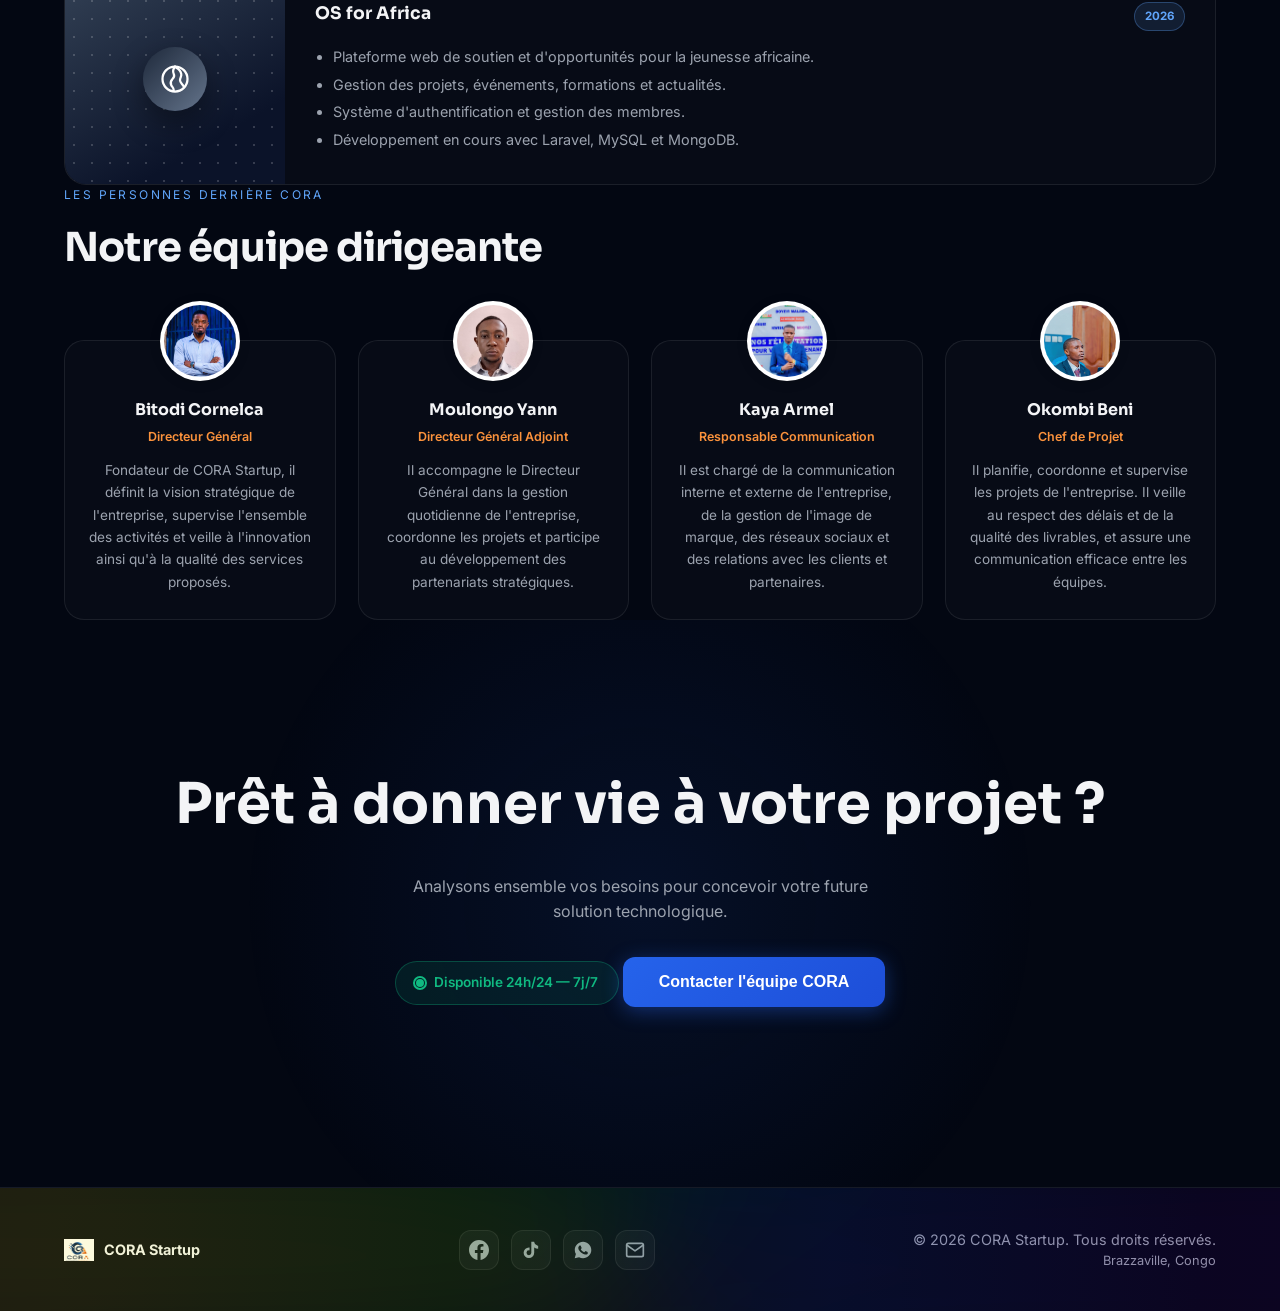
==== commit 76cc8ec0: "feat: add Facebook/TikTok links, replace emoji icons with professional SVGs" ====
--- a/index.html
+++ b/index.html
@@ -79,22 +79,30 @@
   <section class="wrap" style="padding: 40px 24px;">
     <div class="feature-row">
       <div class="feature-card">
-        <div class="ico">⚡</div>
+        <div class="ico">
+          <svg width="24" height="24" viewBox="0 0 24 24" fill="none" stroke="currentColor" stroke-width="2" stroke-linecap="round" stroke-linejoin="round"><path d="M13 2L3 14h9l-1 8 10-12h-9l1-8z"/></svg>
+        </div>
         <h4>Haute Performance</h4>
         <p>Code optimisé et temps de chargement ultra-rapide.</p>
       </div>
       <div class="feature-card">
-        <div class="ico">🔒</div>
+        <div class="ico">
+          <svg width="24" height="24" viewBox="0 0 24 24" fill="none" stroke="currentColor" stroke-width="2" stroke-linecap="round" stroke-linejoin="round"><rect x="3" y="11" width="18" height="11" rx="2" ry="2"/><path d="M7 11V7a5 5 0 0 1 10 0v4"/></svg>
+        </div>
         <h4>Sécurité Native</h4>
         <p>Protocoles de chiffrement et d'authentification avancés.</p>
       </div>
       <div class="feature-card">
-        <div class="ico">📱</div>
+        <div class="ico">
+          <svg width="24" height="24" viewBox="0 0 24 24" fill="none" stroke="currentColor" stroke-width="2" stroke-linecap="round" stroke-linejoin="round"><rect x="5" y="2" width="14" height="20" rx="2" ry="2"/><line x1="12" y1="18" x2="12.01" y2="18"/></svg>
+        </div>
         <h4>Design Responsive</h4>
         <p>Expérience fluide du mobile à l'écran de bureau.</p>
       </div>
       <div class="feature-card">
-        <div class="ico">📊</div>
+        <div class="ico">
+          <svg width="24" height="24" viewBox="0 0 24 24" fill="none" stroke="currentColor" stroke-width="2" stroke-linecap="round" stroke-linejoin="round"><line x1="18" y1="20" x2="18" y2="10"/><line x1="12" y1="20" x2="12" y2="4"/><line x1="6" y1="20" x2="6" y2="14"/></svg>
+        </div>
         <h4>Data Driven</h4>
         <p>Suivi analytique intégré pour maximiser votre ROI.</p>
       </div>
@@ -359,6 +367,24 @@
           <small>coracornelca@gmail.com</small>
         </span>
       </button>
+      <a href="https://www.facebook.com/profile.php?id=61591908933686" target="_blank" rel="noopener" class="contact-option contact-link">
+        <span class="ico-wrap facebook">
+          <svg width="18" height="18" viewBox="0 0 24 24" fill="currentColor"><path d="M24 12.073c0-6.627-5.373-12-12-12s-12 5.373-12 12c0 5.99 4.388 10.954 10.125 11.854v-8.385H7.078v-3.47h3.047V9.43c0-3.007 1.792-4.669 4.533-4.669 1.312 0 2.686.235 2.686.235v2.953H15.83c-1.491 0-1.956.925-1.956 1.874v2.25h3.328l-.532 3.47h-2.796v8.385C19.612 23.027 24 18.062 24 12.073z"/></svg>
+        </span>
+        <span>
+          <b>Facebook</b>
+          <small>CORA Startup</small>
+        </span>
+      </a>
+      <a href="https://tiktok.me/streak/ZS9r8mqTdRfW7-7BmhI/" target="_blank" rel="noopener" class="contact-option contact-link">
+        <span class="ico-wrap tiktok">
+          <svg width="18" height="18" viewBox="0 0 24 24" fill="currentColor"><path d="M19.59 6.69a4.83 4.83 0 0 1-3.77-4.25V2h-3.45v13.67a2.89 2.89 0 0 1-2.88 2.5 2.89 2.89 0 0 1-2.89-2.89 2.89 2.89 0 0 1 2.89-2.89c.28 0 .54.04.79.1v-3.5a6.37 6.37 0 0 0-.79-.05A6.34 6.34 0 0 0 3.15 15.2a6.34 6.34 0 0 0 6.34 6.34 6.34 6.34 0 0 0 6.34-6.34V8.87a8.16 8.16 0 0 0 4.76 1.52v-3.4a4.85 4.85 0 0 1-1-.3z"/></svg>
+        </span>
+        <span>
+          <b>TikTok</b>
+          <small>CORA Startup</small>
+        </span>
+      </a>
     </div>
   </section>
 
@@ -368,6 +394,20 @@
       <div style="display:flex; align-items:center; gap:10px; font-weight:700; color:var(--ink);">
         <img src="images/logo.jpg" alt="CORA" style="height:22px; width:auto;"> CORA Startup
       </div>
+      <div class="footer-social">
+        <a href="https://www.facebook.com/profile.php?id=61591908933686" target="_blank" rel="noopener" aria-label="Facebook" class="social-link facebook">
+          <svg width="20" height="20" viewBox="0 0 24 24" fill="currentColor"><path d="M24 12.073c0-6.627-5.373-12-12-12s-12 5.373-12 12c0 5.99 4.388 10.954 10.125 11.854v-8.385H7.078v-3.47h3.047V9.43c0-3.007 1.792-4.669 4.533-4.669 1.312 0 2.686.235 2.686.235v2.953H15.83c-1.491 0-1.956.925-1.956 1.874v2.25h3.328l-.532 3.47h-2.796v8.385C19.612 23.027 24 18.062 24 12.073z"/></svg>
+        </a>
+        <a href="https://tiktok.me/streak/ZS9r8mqTdRfW7-7BmhI/" target="_blank" rel="noopener" aria-label="TikTok" class="social-link tiktok">
+          <svg width="20" height="20" viewBox="0 0 24 24" fill="currentColor"><path d="M19.59 6.69a4.83 4.83 0 0 1-3.77-4.25V2h-3.45v13.67a2.89 2.89 0 0 1-2.88 2.5 2.89 2.89 0 0 1-2.89-2.89 2.89 2.89 0 0 1 2.89-2.89c.28 0 .54.04.79.1v-3.5a6.37 6.37 0 0 0-.79-.05A6.34 6.34 0 0 0 3.15 15.2a6.34 6.34 0 0 0 6.34 6.34 6.34 6.34 0 0 0 6.34-6.34V8.87a8.16 8.16 0 0 0 4.76 1.52v-3.4a4.85 4.85 0 0 1-1-.3z"/></svg>
+        </a>
+        <a href="https://wa.me/24264674314" target="_blank" rel="noopener" aria-label="WhatsApp" class="social-link whatsapp">
+          <svg width="20" height="20" viewBox="0 0 24 24" fill="currentColor"><path d="M12.04 2C6.58 2 2.13 6.45 2.13 11.91c0 1.75.46 3.45 1.33 4.95L2.05 22l5.25-1.38c1.45.79 3.08 1.21 4.74 1.21h.01c5.46 0 9.91-4.45 9.91-9.91C21.96 6.45 17.5 2 12.04 2zm5.79 14.09c-.24.68-1.4 1.3-1.93 1.34-.5.04-1.02.24-3.44-.72-2.9-1.16-4.77-4.06-4.91-4.25-.14-.19-1.18-1.57-1.18-3 0-1.42.75-2.12 1.01-2.41.27-.29.58-.36.78-.36.19 0 .39 0 .56.01.18.01.42-.07.66.5.24.58.83 1.99.9 2.14.07.14.11.31.02.5-.09.19-.14.31-.28.47-.14.16-.29.36-.42.48-.14.13-.28.28-.12.55.16.27.71 1.17 1.53 1.9 1.05.94 1.94 1.23 2.21 1.37.27.14.43.12.59-.07.16-.19.68-.79.86-1.06.18-.27.36-.22.61-.13.24.09 1.55.73 1.82.86.27.14.44.2.51.31.07.11.07.65-.17 1.34z"/></svg>
+        </a>
+        <a href="mailto:coracornelca@gmail.com" aria-label="Email" class="social-link email">
+          <svg width="20" height="20" viewBox="0 0 24 24" fill="none" stroke="currentColor" stroke-width="2" stroke-linecap="round" stroke-linejoin="round"><rect x="2" y="4" width="20" height="16" rx="2"/><path d="M22 6l-10 7L2 6"/></svg>
+        </a>
+      </div>
       <div style="text-align:right;">
         <p>&copy; 2026 CORA Startup. Tous droits réservés.</p>
         <p style="font-size: 0.8rem;">Brazzaville, Congo</p>
@@ -376,7 +416,7 @@
   </footer>
 </main>
 
-<div class="float-menu">
+  <div class="float-menu">
   <div id="float-options" class="float-options">
     <button type="button" class="float-option wa" aria-label="WhatsApp" onclick="openContactModal('whatsapp')">
       <svg viewBox="0 0 24 24" fill="currentColor"><path d="M12.04 2C6.58 2 2.13 6.45 2.13 11.91c0 1.75.46 3.45 1.33 4.95L2.05 22l5.25-1.38c1.45.79 3.08 1.21 4.74 1.21h.01c5.46 0 9.91-4.45 9.91-9.91C21.96 6.45 17.5 2 12.04 2zm5.79 14.09c-.24.68-1.4 1.3-1.93 1.34-.5.04-1.02.24-3.44-.72-2.9-1.16-4.77-4.06-4.91-4.25-.14-.19-1.18-1.57-1.18-3 0-1.42.75-2.12 1.01-2.41.27-.29.58-.36.78-.36.19 0 .39 0 .56.01.18.01.42-.07.66.5.24.58.83 1.99.9 2.14.07.14.11.31.02.5-.09.19-.14.31-.28.47-.14.16-.29.36-.42.48-.14.13-.28.28-.12.55.16.27.71 1.17 1.53 1.9 1.05.94 1.94 1.23 2.21 1.37.27.14.43.12.59-.07.16-.19.68-.79.86-1.06.18-.27.36-.22.61-.13.24.09 1.55.73 1.82.86.27.14.44.2.51.31.07.11.07.65-.17 1.34z"/></svg>
@@ -386,6 +426,14 @@
       <svg viewBox="0 0 24 24" fill="none" stroke="currentColor" stroke-width="2"><path d="M22 6l-10 7L2 6"/><rect x="2" y="4" width="20" height="16" rx="2"/></svg>
       <span class="float-label">Email</span>
     </button>
+    <a href="https://www.facebook.com/profile.php?id=61591908933686" target="_blank" rel="noopener" class="float-option facebook" aria-label="Facebook">
+      <svg viewBox="0 0 24 24" fill="currentColor"><path d="M24 12.073c0-6.627-5.373-12-12-12s-12 5.373-12 12c0 5.99 4.388 10.954 10.125 11.854v-8.385H7.078v-3.47h3.047V9.43c0-3.007 1.792-4.669 4.533-4.669 1.312 0 2.686.235 2.686.235v2.953H15.83c-1.491 0-1.956.925-1.956 1.874v2.25h3.328l-.532 3.47h-2.796v8.385C19.612 23.027 24 18.062 24 12.073z"/></svg>
+      <span class="float-label">Facebook</span>
+    </a>
+    <a href="https://tiktok.me/streak/ZS9r8mqTdRfW7-7BmhI/" target="_blank" rel="noopener" class="float-option tiktok" aria-label="TikTok">
+      <svg viewBox="0 0 24 24" fill="currentColor"><path d="M19.59 6.69a4.83 4.83 0 0 1-3.77-4.25V2h-3.45v13.67a2.89 2.89 0 0 1-2.88 2.5 2.89 2.89 0 0 1-2.89-2.89 2.89 2.89 0 0 1 2.89-2.89c.28 0 .54.04.79.1v-3.5a6.37 6.37 0 0 0-.79-.05A6.34 6.34 0 0 0 3.15 15.2a6.34 6.34 0 0 0 6.34 6.34 6.34 6.34 0 0 0 6.34-6.34V8.87a8.16 8.16 0 0 0 4.76 1.52v-3.4a4.85 4.85 0 0 1-1-.3z"/></svg>
+      <span class="float-label">TikTok</span>
+    </a>
   </div>
   <button type="button" class="whatsapp-float" onclick="document.getElementById('float-options').classList.toggle('open'); this.classList.toggle('active')" aria-label="Nous contacter">
     <svg viewBox="0 0 24 24"><path d="M12.04 2C6.58 2 2.13 6.45 2.13 11.91c0 1.75.46 3.45 1.33 4.95L2.05 22l5.25-1.38c1.45.79 3.08 1.21 4.74 1.21h.01c5.46 0 9.91-4.45 9.91-9.91C21.96 6.45 17.5 2 12.04 2zm5.79 14.09c-.24.68-1.4 1.3-1.93 1.34-.5.04-1.02.24-3.44-.72-2.9-1.16-4.77-4.06-4.91-4.25-.14-.19-1.18-1.57-1.18-3 0-1.42.75-2.12 1.01-2.41.27-.29.58-.36.78-.36.19 0 .39 0 .56.01.18.01.42-.07.66.5.24.58.83 1.99.9 2.14.07.14.11.31.02.5-.09.19-.14.31-.28.47-.14.16-.29.36-.42.48-.14.13-.28.28-.12.55.16.27.71 1.17 1.53 1.9 1.05.94 1.94 1.23 2.21 1.37.27.14.43.12.59-.07.16-.19.68-.79.86-1.06.18-.27.36-.22.61-.13.24.09 1.55.73 1.82.86.27.14.44.2.51.31.07.11.07.65-.17 1.34z"/></svg>
--- a/css/style.css
+++ b/css/style.css
@@ -176,7 +176,7 @@
   .feature-card .ico {
     width: 48px; height: 48px; margin: 0 auto 20px; border-radius: 14px;
     background: linear-gradient(135deg, var(--blue), var(--orange));
-    display: flex; align-items: center; justify-content: center; color: #fff; font-weight: bold;
+    display: flex; align-items: center; justify-content: center; color: #fff;
   }
   .feature-card h4 { font-size: 1rem; font-weight: 600; margin-bottom: 8px; }
   .feature-card p { font-size: 0.85rem; color: var(--ink-dim); }
@@ -363,7 +363,7 @@
     max-height: 0; opacity: 0; overflow: hidden;
     transition: max-height .35s ease, opacity .3s ease, margin .35s ease;
   }
-  .contact-options.open { max-height: 200px; opacity: 1; }
+  .contact-options.open { max-height: 400px; opacity: 1; }
   .contact-option {
     display: flex; align-items: center; gap: 14px; text-align: left;
     padding: 14px 18px; border-radius: 14px;
@@ -378,6 +378,10 @@
   }
   .ico-wrap.wa { background: #25D366; }
   .ico-wrap.mail { background: linear-gradient(135deg, var(--blue), var(--orange)); }
+  .ico-wrap.facebook { background: #1877F2; }
+  .ico-wrap.tiktok { background: #010101; border: 1px solid rgba(255,255,255,0.15); }
+  .contact-link { cursor: pointer; text-decoration: none; }
+  .contact-link:hover { background: rgba(255,255,255,0.06); border-color: rgba(96,165,250,.4); }
 
   /* ---------- Menu flottant (WhatsApp + Email) ---------- */
   .float-menu { position: fixed; right: 24px; bottom: 24px; z-index: 50; display: flex; flex-direction: column; align-items: flex-end; gap: 12px; }
@@ -386,7 +390,7 @@
     max-height: 0; opacity: 0; overflow: hidden; align-items: flex-end;
     transition: max-height .3s ease, opacity .25s ease;
   }
-  .float-options.open { max-height: 200px; opacity: 1; }
+  .float-options.open { max-height: 350px; opacity: 1; }
   .float-option {
     display: flex; align-items: center; gap: 10px;
     padding: 10px 16px 10px 12px; border-radius: 999px;
@@ -398,6 +402,8 @@
   .float-option svg { width: 20px; height: 20px; flex-shrink: 0; }
   .float-option.wa svg { fill: #25D366; }
   .float-option.mail svg { stroke: var(--blue-light); }
+  .float-option.facebook svg { fill: #1877F2; }
+  .float-option.tiktok svg { fill: #fff; }
   .float-option:hover { border-color: rgba(96,165,250,.4); }
 
   .whatsapp-float {
@@ -461,6 +467,25 @@
   }
   .foot-row { display: flex; justify-content: space-between; align-items: center; color: var(--ink-dim); font-size: 0.9rem; }
 
+  /* ---------- Footer Social Links ---------- */
+  .footer-social { display: flex; gap: 12px; align-items: center; }
+  .social-link {
+    width: 40px; height: 40px; border-radius: 12px;
+    display: flex; align-items: center; justify-content: center;
+    background: rgba(255,255,255,0.04); border: 1px solid var(--line);
+    color: var(--ink-dim); transition: all 0.3s ease;
+  }
+  .social-link:hover { transform: translateY(-2px); }
+  .social-link.facebook:hover { background: rgba(24,119,242,0.15); border-color: rgba(24,119,242,0.4); color: #1877F2; }
+  .social-link.tiktok:hover { background: rgba(255,255,255,0.08); border-color: rgba(255,255,255,0.25); color: #fff; }
+  .social-link.whatsapp:hover { background: rgba(37,211,102,0.15); border-color: rgba(37,211,102,0.4); color: #25D366; }
+  .social-link.email:hover { background: rgba(96,165,250,0.12); border-color: rgba(96,165,250,0.35); color: var(--blue-light); }
+
+  @media (max-width: 640px) {
+    .foot-row { flex-direction: column; gap: 16px; text-align: center; }
+    .footer-social { justify-content: center; }
+  }
+
   /* ---------- Badge Disponibilité 24/24 ---------- */
   .availability-badge {
     display: inline-flex; align-items: center; gap: 10px;
